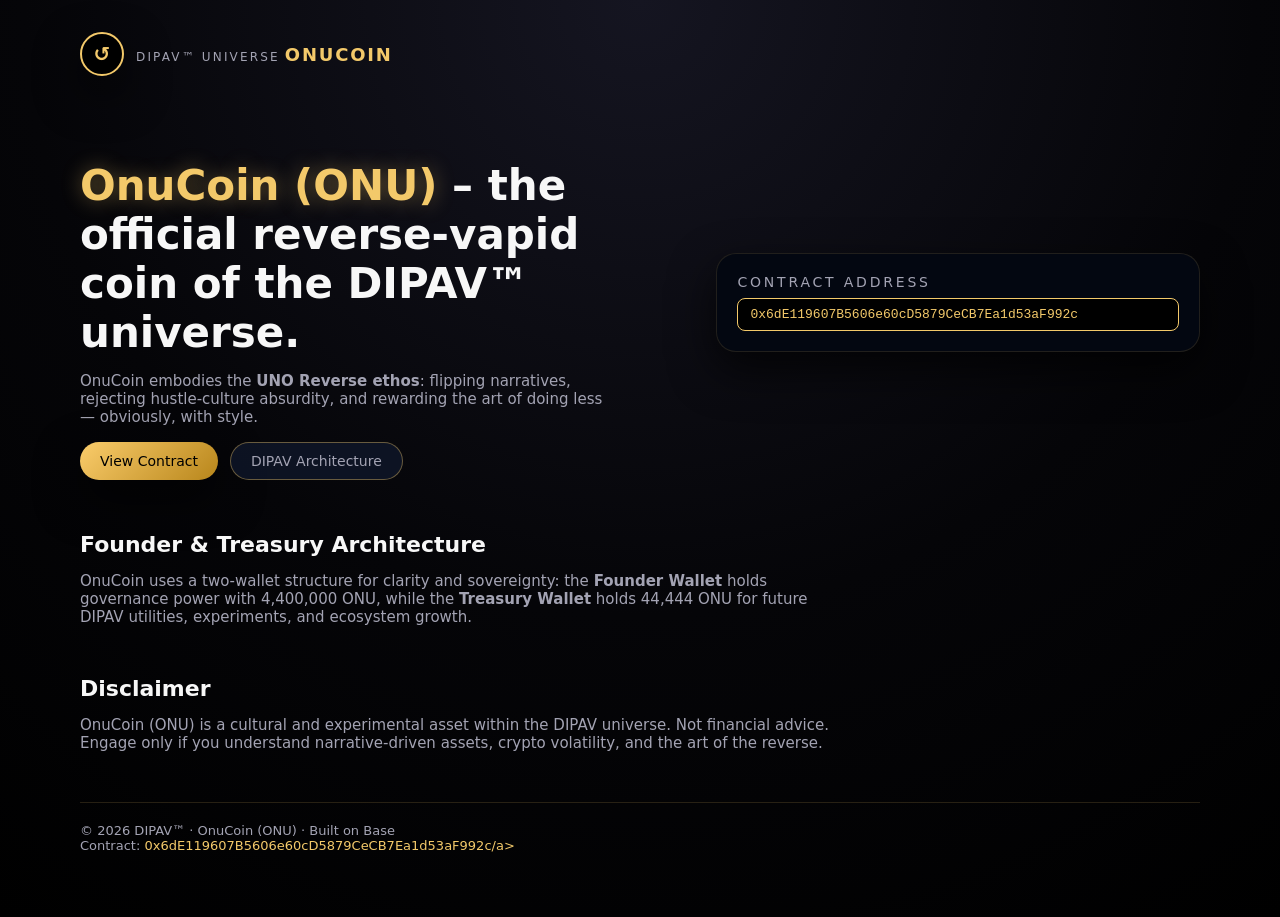
==== index.html @ 578f3cc0 "Update index.html" ====
<!DOCTYPE html>
<html lang="en">
<head>
  <meta charset="UTF-8" />
  <title>OnuCoin (ONU) – The Reverse-Vapid Coin of the DIPAV™ Universe</title>
  <meta name="viewport" content="width=device-width, initial-scale=1" />
  <meta
    name="description"
    content="OnuCoin (ONU) – the official reverse-vapid prestige-meme token of the DIPAV™ universe. Built on Base. UNO Reverse ethos, luxury aesthetic, and narrative power."
  />
  <style>
    :root {
      --bg: #050508;
      --bg-alt: #0d0d13;
      --gold: #f3c96a;
      --gold-soft: #d6a84c;
      --text: #f7f7f7;
      --muted: #a3a3b3;
      --accent: #7dd3fc;
      --danger: #fb7185;
      --radius-lg: 20px;
      --radius-pill: 999px;
      --shadow-soft: 0 18px 45px rgba(0, 0, 0, 0.7);
      --border-soft: 1px solid rgba(243, 201, 106, 0.12);
    }

    body {
      font-family: system-ui, -apple-system, BlinkMacSystemFont, "Inter",
        sans-serif;
      margin: 0;
      background: radial-gradient(circle at top, #151521 0, #050508 55%, #000 100%);
      color: var(--text);
      -webkit-font-smoothing: antialiased;
    }

    a {
      color: inherit;
      text-decoration: none;
    }

    .page {
      max-width: 1120px;
      margin: 0 auto;
      padding: 32px 20px 64px;
    }

    header {
      display: flex;
      justify-content: space-between;
      align-items: center;
      margin-bottom: 40px;
    }

    .brand {
      display: flex;
      align-items: center;
      gap: 12px;
    }

    .logo-pill {
      width: 40px;
      height: 40px;
      border-radius: 50%;
      background: black;
      border: 2px solid var(--gold);
      display: flex;
      align-items: center;
      justify-content: center;
      box-shadow: var(--shadow-soft);
      font-size: 20px;
      color: var(--gold);
      font-weight: 700;
    }

    .brand-text span:first-child {
      font-size: 12px;
      letter-spacing: 0.18em;
      color: var(--muted);
    }

    .brand-text span:last-child {
      font-size: 18px;
      font-weight: 600;
      letter-spacing: 0.1em;
      color: var(--gold);
      text-transform: uppercase;
    }

    .hero {
      display: grid;
      grid-template-columns: minmax(0, 1.25fr) minmax(0, 1fr);
      gap: 32px;
      align-items: center;
      margin-bottom: 52px;
    }

    @media (max-width: 840px) {
      .hero {
        grid-template-columns: 1fr;
      }
    }

    .hero-title {
      font-size: clamp(30px, 5vw, 42px);
      font-weight: 700;
      margin-bottom: 12px;
    }

    .gold {
      color: var(--gold);
      text-shadow: 0 0 20px rgba(243, 201, 106, 0.4);
    }

    .hero-subtitle {
      font-size: 15px;
      color: var(--muted);
      max-width: 540px;
    }

    .hero-actions {
      margin-top: 16px;
      display: flex;
      gap: 12px;
    }

    .btn {
      padding: 10px 20px;
      border-radius: var(--radius-pill);
      font-size: 14px;
      cursor: pointer;
      font-weight: 500;
      transition: 0.15s ease;
      border: none;
      display: inline-flex;
      align-items: center;
      justify-content: center;
    }

    .btn-primary {
      background: linear-gradient(135deg, #facc6b, #b8861b);
      color: black;
      box-shadow: var(--shadow-soft);
    }

    .btn-primary:hover {
      transform: translateY(-1px);
    }

    .btn-ghost {
      background: rgba(15, 23, 42, 0.8);
      border: 1px solid rgba(243, 201, 106, 0.4);
      color: var(--muted);
    }

    .hero-card {
      background: #030711;
      border-radius: 20px;
      padding: 20px;
      border: var(--border-soft);
      box-shadow: var(--shadow-soft);
    }

    .hero-card-title {
      font-size: 14px;
      color: var(--muted);
      text-transform: uppercase;
      letter-spacing: 0.2em;
    }

    .hero-card-address {
      font-family: monospace;
      background: black;
      padding: 8px 12px;
      border-radius: 8px;
      border: 1px solid var(--gold);
      color: var(--gold);
      word-break: break-all;
      margin-top: 8px;
    }

    section {
      margin-top: 50px;
    }

    .section-title {
      font-size: 22px;
      font-weight: 600;
      margin-bottom: 10px;
    }

    .section-body {
      color: var(--muted);
      max-width: 760px;
      font-size: 15px;
    }

    footer {
      border-top: 1px solid rgba(243, 201, 106, 0.15);
      padding-top: 20px;
      font-size: 13px;
      color: var(--muted);
      margin-top: 50px;
    }

    footer a {
      color: var(--gold);
    }
  </style>
</head>
<body>
  <div class="page">
    <header>
      <div class="brand">
        <div class="logo-pill">↺</div>
        <div class="brand-text">
          <span>DIPAV™ UNIVERSE</span>
          <span>ONUCOIN</span>
        </div>
      </div>
    </header>

    <!-- HERO -->
    <section class="hero">
      <div>
        <h1 class="hero-title">
          <span class="gold">OnuCoin (ONU)</span> – the official reverse-vapid coin of the DIPAV™ universe.
        </h1>
        <p class="hero-subtitle">
          OnuCoin embodies the <strong>UNO Reverse ethos</strong>: flipping narratives, rejecting hustle-culture absurdity, and rewarding the art of doing less — obviously, with style.
        </p>
        <div class="hero-actions">
          <a href="#contract" class="btn btn-primary">View Contract</a>
          <a href="#architecture" class="btn btn-ghost">DIPAV Architecture</a>
        </div>
      </div>

      <div class="hero-card">
        <div class="hero-card-title">Contract Address</div>
        <div class="hero-card-address" id="contract">0x6dE119607B5606e60cD5879CeCB7Ea1d53aF992c</div>
      </div>
    </section>

    <!-- ARCHITECTURE -->
    <section id="architecture">
      <h2 class="section-title">Founder & Treasury Architecture</h2>
      <p class="section-body">
        OnuCoin uses a two-wallet structure for clarity and sovereignty: the <strong>Founder Wallet</strong> holds governance power with 4,400,000 ONU, while the <strong>Treasury Wallet</strong> holds 44,444 ONU for future DIPAV utilities, experiments, and ecosystem growth.
      </p>
    </section>

    <!-- DISCLAIMER -->
    <section id="disclaimer">
      <h2 class="section-title">Disclaimer</h2>
      <p class="section-body">
        OnuCoin (ONU) is a cultural and experimental asset within the DIPAV universe. Not financial advice. Engage only if you understand narrative-driven assets, crypto volatility, and the art of the reverse.
      </p>
    </section>

    <footer>
      <span>© <span id="year"></span> DIPAV™ · OnuCoin (ONU) · Built on Base</span>
      <br />
      <span>Contract: <a href="#contract">0x6dE119607B5606e60cD5879CeCB7Ea1d53aF992c/a></span>
    </footer>
  </div>

  <script>
    document.getElementById("year").textContent = new Date().getFullYear();
  </script>
</body>
</html>
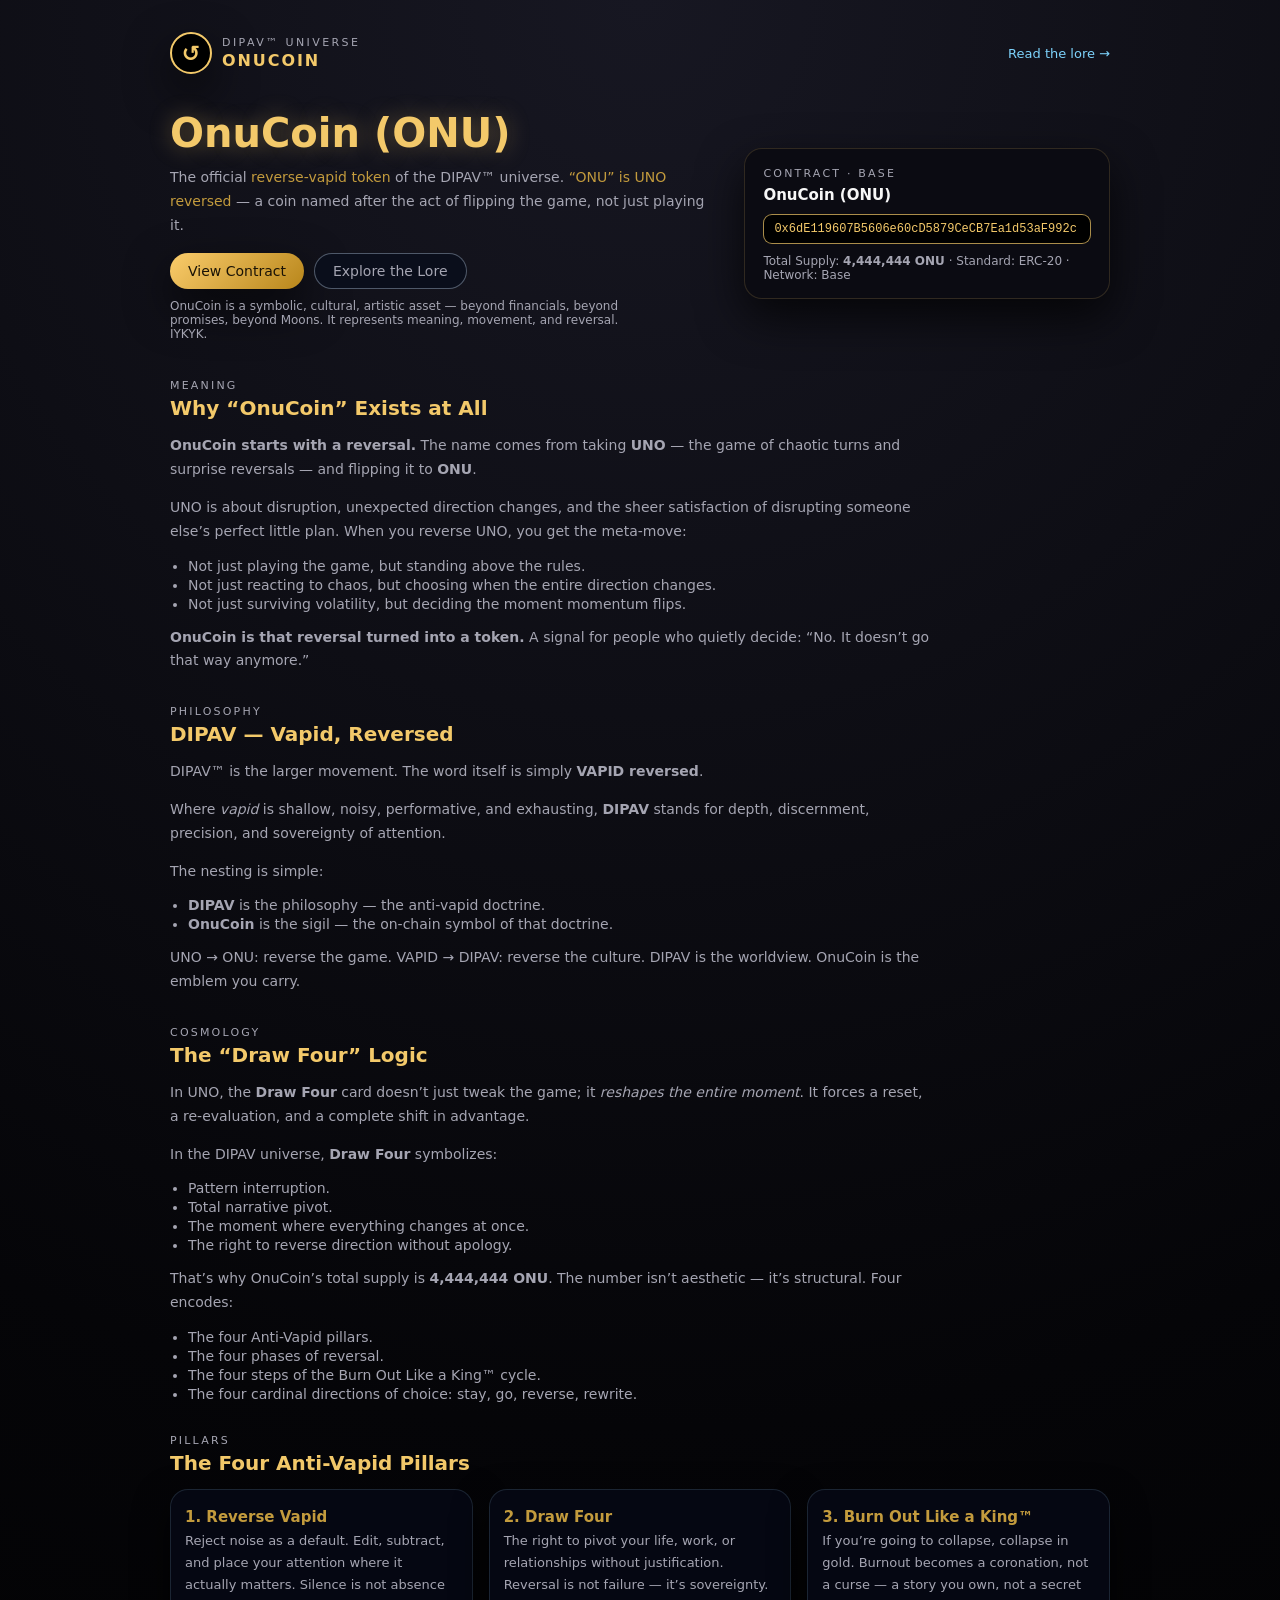
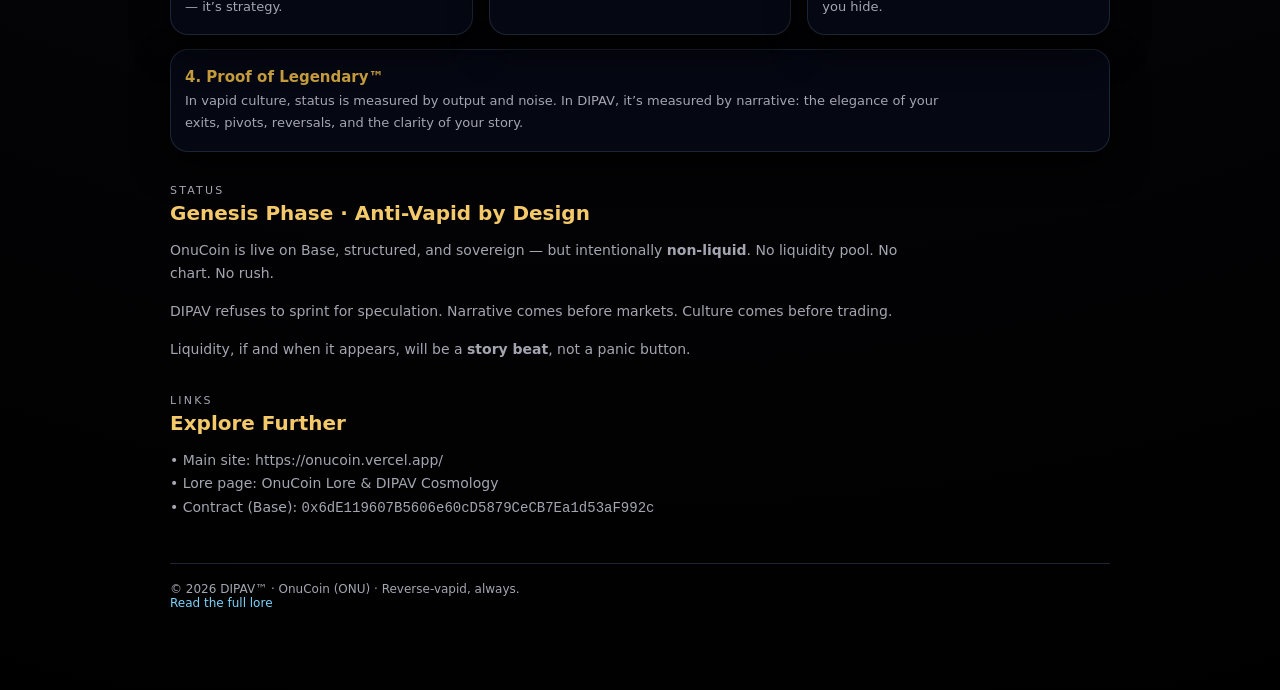
==== commit 2b1ed21e: "Update index.html" ====
--- a/index.html
+++ b/index.html
@@ -2,96 +2,119 @@
 <html lang="en">
 <head>
   <meta charset="UTF-8" />
-  <title>OnuCoin (ONU) – The Reverse-Vapid Coin of the DIPAV™ Universe</title>
+  <title>OnuCoin (ONU) – The Reverse-Vapid Token of the DIPAV™ Universe</title>
   <meta name="viewport" content="width=device-width, initial-scale=1" />
   <meta
     name="description"
-    content="OnuCoin (ONU) – the official reverse-vapid prestige-meme token of the DIPAV™ universe. Built on Base. UNO Reverse ethos, luxury aesthetic, and narrative power."
+    content="OnuCoin (ONU) – the reverse-vapid, prestige-meme token of the DIPAV universe. UNO reversed, VAPID reversed, Draw Four cosmology, and anti-vapid movement encoded on Base."
   />
   <style>
     :root {
       --bg: #050508;
-      --bg-alt: #0d0d13;
+      --bg-soft: #0b0b12;
       --gold: #f3c96a;
-      --gold-soft: #d6a84c;
+      --gold-soft: #c39b3d;
       --text: #f7f7f7;
-      --muted: #a3a3b3;
+      --muted: #a5a5b2;
       --accent: #7dd3fc;
-      --danger: #fb7185;
-      --radius-lg: 20px;
+      --border-soft: 1px solid rgba(243, 201, 106, 0.16);
+      --radius-lg: 18px;
       --radius-pill: 999px;
       --shadow-soft: 0 18px 45px rgba(0, 0, 0, 0.7);
-      --border-soft: 1px solid rgba(243, 201, 106, 0.12);
-    }
+    }
+
+    * { box-sizing: border-box; }
 
     body {
-      font-family: system-ui, -apple-system, BlinkMacSystemFont, "Inter",
-        sans-serif;
       margin: 0;
-      background: radial-gradient(circle at top, #151521 0, #050508 55%, #000 100%);
+      font-family: system-ui, -apple-system, BlinkMacSystemFont, "Segoe UI", Inter, sans-serif;
+      background: radial-gradient(circle at top, #171722, #050508 60%, #000 100%);
       color: var(--text);
       -webkit-font-smoothing: antialiased;
     }
 
-    a {
-      color: inherit;
-      text-decoration: none;
-    }
+    a { color: inherit; text-decoration: none; }
+    a:hover { text-decoration: underline; }
 
     .page {
-      max-width: 1120px;
+      max-width: 980px;
       margin: 0 auto;
-      padding: 32px 20px 64px;
+      padding: 32px 20px 80px;
     }
 
     header {
       display: flex;
       justify-content: space-between;
       align-items: center;
-      margin-bottom: 40px;
+      gap: 12px;
+      margin-bottom: 28px;
     }
 
     .brand {
       display: flex;
       align-items: center;
-      gap: 12px;
+      gap: 10px;
     }
 
     .logo-pill {
-      width: 40px;
-      height: 40px;
+      width: 42px;
+      height: 42px;
       border-radius: 50%;
-      background: black;
+      background: #000;
       border: 2px solid var(--gold);
       display: flex;
       align-items: center;
       justify-content: center;
+      font-size: 22px;
+      font-weight: 800;
+      color: var(--gold);
       box-shadow: var(--shadow-soft);
-      font-size: 20px;
+    }
+
+    .brand-text {
+      display: flex;
+      flex-direction: column;
+      gap: 2px;
+    }
+
+    .brand-text span:first-child {
+      font-size: 11px;
+      text-transform: uppercase;
+      letter-spacing: 0.22em;
+      color: var(--muted);
+    }
+
+    .brand-text span:last-child {
+      font-size: 16px;
+      font-weight: 600;
+      letter-spacing: 0.12em;
+      text-transform: uppercase;
       color: var(--gold);
-      font-weight: 700;
-    }
-
-    .brand-text span:first-child {
-      font-size: 12px;
-      letter-spacing: 0.18em;
-      color: var(--muted);
-    }
-
-    .brand-text span:last-child {
-      font-size: 18px;
-      font-weight: 600;
-      letter-spacing: 0.1em;
-      color: var(--gold);
-      text-transform: uppercase;
-    }
+    }
+
+    .nav-link {
+      font-size: 13px;
+      color: var(--muted);
+    }
+
+    .nav-link a {
+      color: var(--accent);
+      font-weight: 500;
+      text-decoration: none;
+    }
+
+    .nav-link a:hover {
+      text-decoration: underline;
+    }
+
+    /* Hero */
 
     .hero {
       display: grid;
-      grid-template-columns: minmax(0, 1.25fr) minmax(0, 1fr);
-      gap: 32px;
+      grid-template-columns: minmax(0, 1.5fr) minmax(0, 1fr);
+      gap: 26px;
       align-items: center;
-      margin-bottom: 52px;
+      margin-bottom: 38px;
     }
 
     @media (max-width: 840px) {
@@ -100,111 +123,204 @@
       }
     }
 
-    .hero-title {
-      font-size: clamp(30px, 5vw, 42px);
-      font-weight: 700;
-      margin-bottom: 12px;
-    }
-
-    .gold {
+    .hero-main h1 {
+      font-size: clamp(30px, 5vw, 40px);
+      margin: 4px 0 10px;
       color: var(--gold);
-      text-shadow: 0 0 20px rgba(243, 201, 106, 0.4);
-    }
-
-    .hero-subtitle {
-      font-size: 15px;
-      color: var(--muted);
-      max-width: 540px;
+      text-shadow: 0 0 22px rgba(243, 201, 106, 0.35);
+    }
+
+    .hero-main .tagline {
+      font-size: 14px;
+      color: var(--muted);
+      max-width: 560px;
+      line-height: 1.7;
+    }
+
+    .hero-main .tagline strong {
+      color: var(--gold-soft);
+      font-weight: 500;
     }
 
     .hero-actions {
       margin-top: 16px;
       display: flex;
-      gap: 12px;
+      flex-wrap: wrap;
+      gap: 10px;
     }
 
     .btn {
-      padding: 10px 20px;
+      padding: 9px 18px;
       border-radius: var(--radius-pill);
       font-size: 14px;
-      cursor: pointer;
       font-weight: 500;
-      transition: 0.15s ease;
-      border: none;
       display: inline-flex;
       align-items: center;
       justify-content: center;
+      border: none;
+      cursor: pointer;
+      transition: 0.14s ease;
+      white-space: nowrap;
     }
 
     .btn-primary {
       background: linear-gradient(135deg, #facc6b, #b8861b);
-      color: black;
+      color: #1a1306;
       box-shadow: var(--shadow-soft);
     }
 
     .btn-primary:hover {
       transform: translateY(-1px);
+      box-shadow: 0 20px 40px rgba(0, 0, 0, 0.85);
     }
 
     .btn-ghost {
-      background: rgba(15, 23, 42, 0.8);
-      border: 1px solid rgba(243, 201, 106, 0.4);
-      color: var(--muted);
-    }
+      background: rgba(11, 15, 28, 0.9);
+      border: 1px solid rgba(148, 163, 184, 0.5);
+      color: var(--muted);
+    }
+
+    .btn-ghost:hover {
+      border-color: rgba(243, 201, 106, 0.6);
+      background: rgba(15, 23, 42, 0.95);
+    }
+
+    .hero-footnote {
+      margin-top: 10px;
+      font-size: 12px;
+      color: var(--muted);
+      max-width: 460px;
+    }
+
+    /* Hero Card */
 
     .hero-card {
-      background: #030711;
-      border-radius: 20px;
-      padding: 20px;
+      background: var(--bg-soft);
+      border-radius: var(--radius-lg);
+      padding: 18px 18px 16px;
       border: var(--border-soft);
       box-shadow: var(--shadow-soft);
-    }
-
-    .hero-card-title {
-      font-size: 14px;
-      color: var(--muted);
+      font-size: 13px;
+    }
+
+    .hero-card-label {
+      font-size: 11px;
       text-transform: uppercase;
       letter-spacing: 0.2em;
-    }
-
-    .hero-card-address {
-      font-family: monospace;
-      background: black;
-      padding: 8px 12px;
-      border-radius: 8px;
-      border: 1px solid var(--gold);
+      color: var(--muted);
+      margin-bottom: 6px;
+    }
+
+    .hero-card-title {
+      font-size: 15px;
+      font-weight: 600;
+      margin-bottom: 4px;
+    }
+
+    .hero-card-body {
+      margin-top: 10px;
+    }
+
+    .addr {
+      font-family: ui-monospace, SFMono-Regular, Menlo, Monaco, Consolas, "Liberation Mono", "Courier New", monospace;
+      font-size: 12px;
+      background: #000;
+      border-radius: 9px;
+      padding: 7px 10px;
+      border: 1px solid rgba(243, 201, 106, 0.7);
+      word-break: break-all;
       color: var(--gold);
-      word-break: break-all;
-      margin-top: 8px;
-    }
+    }
+
+    .hero-card-meta {
+      margin-top: 10px;
+      color: var(--muted);
+      font-size: 12px;
+    }
+
+    /* Sections */
 
     section {
-      margin-top: 50px;
-    }
-
-    .section-title {
-      font-size: 22px;
-      font-weight: 600;
-      margin-bottom: 10px;
-    }
-
-    .section-body {
+      margin-top: 32px;
+    }
+
+    .section-label {
+      font-size: 11px;
+      text-transform: uppercase;
+      letter-spacing: 0.2em;
+      color: var(--muted);
+      margin-bottom: 4px;
+    }
+
+    h2 {
+      font-size: 20px;
+      margin: 4px 0 8px;
+      color: var(--gold);
+    }
+
+    p {
+      font-size: 14px;
+      line-height: 1.7;
       color: var(--muted);
       max-width: 760px;
+    }
+
+    ul {
+      padding-left: 18px;
+      margin: 6px 0 10px;
+    }
+
+    li {
+      font-size: 14px;
+      color: var(--muted);
+      margin-bottom: 3px;
+    }
+
+    .grid {
+      display: grid;
+      grid-template-columns: repeat(3, minmax(0, 1fr));
+      gap: 16px;
+      margin-top: 14px;
+    }
+
+    @media (max-width: 880px) {
+      .grid {
+        grid-template-columns: 1fr;
+      }
+    }
+
+    .card {
+      background: #050712;
+      border-radius: var(--radius-lg);
+      border: 1px solid rgba(31, 41, 55, 0.9);
+      padding: 14px 14px 16px;
+      box-shadow: 0 14px 35px rgba(0, 0, 0, 0.75);
+    }
+
+    .card h3 {
       font-size: 15px;
+      margin: 4px 0 4px;
+      color: var(--gold-soft);
+    }
+
+    .card p {
+      font-size: 13px;
+      margin: 0;
+    }
+
+    .mono {
+      font-family: ui-monospace, SFMono-Regular, Menlo, Monaco, Consolas, "Liberation Mono", "Courier New", monospace;
     }
 
     footer {
-      border-top: 1px solid rgba(243, 201, 106, 0.15);
-      padding-top: 20px;
-      font-size: 13px;
-      color: var(--muted);
-      margin-top: 50px;
-    }
-
-    footer a {
-      color: var(--gold);
-    }
+      margin-top: 42px;
+      padding-top: 18px;
+      border-top: 1px solid rgba(31, 41, 55, 0.9);
+      font-size: 12px;
+      color: var(--muted);
+    }
+
+    footer a { color: var(--accent); }
   </style>
 </head>
 <body>
@@ -217,49 +333,191 @@
           <span>ONUCOIN</span>
         </div>
       </div>
+      <div class="nav-link">
+        <a href="/lore.html">Read the lore →</a>
+      </div>
     </header>
 
-    <!-- HERO -->
-    <section class="hero">
-      <div>
-        <h1 class="hero-title">
-          <span class="gold">OnuCoin (ONU)</span> – the official reverse-vapid coin of the DIPAV™ universe.
-        </h1>
-        <p class="hero-subtitle">
-          OnuCoin embodies the <strong>UNO Reverse ethos</strong>: flipping narratives, rejecting hustle-culture absurdity, and rewarding the art of doing less — obviously, with style.
-        </p>
-        <div class="hero-actions">
-          <a href="#contract" class="btn btn-primary">View Contract</a>
-          <a href="#architecture" class="btn btn-ghost">DIPAV Architecture</a>
+    <main>
+      <!-- HERO -->
+      <section class="hero">
+        <div class="hero-main">
+          <h1>OnuCoin (ONU)</h1>
+          <div class="tagline">
+            The official <strong>reverse-vapid token</strong> of the DIPAV™ universe.  
+            <strong>“ONU” is UNO reversed</strong> — a coin named after the act of flipping the game, not just playing it.
+          </div>
+          <div class="hero-actions">
+            <a href="#contract" class="btn btn-primary">View Contract</a>
+            <a href="/lore.html" class="btn btn-ghost">Explore the Lore</a>
+          </div>
+          <div class="hero-footnote">
+            OnuCoin is a symbolic, cultural, artistic asset — beyond financials, beyond promises, beyond Moons.  
+            It represents meaning, movement, and reversal. IYKYK.
+          </div>
         </div>
-      </div>
-
-      <div class="hero-card">
-        <div class="hero-card-title">Contract Address</div>
-        <div class="hero-card-address" id="contract">0x6dE119607B5606e60cD5879CeCB7Ea1d53aF992c</div>
-      </div>
-    </section>
-
-    <!-- ARCHITECTURE -->
-    <section id="architecture">
-      <h2 class="section-title">Founder & Treasury Architecture</h2>
-      <p class="section-body">
-        OnuCoin uses a two-wallet structure for clarity and sovereignty: the <strong>Founder Wallet</strong> holds governance power with 4,400,000 ONU, while the <strong>Treasury Wallet</strong> holds 44,444 ONU for future DIPAV utilities, experiments, and ecosystem growth.
-      </p>
-    </section>
-
-    <!-- DISCLAIMER -->
-    <section id="disclaimer">
-      <h2 class="section-title">Disclaimer</h2>
-      <p class="section-body">
-        OnuCoin (ONU) is a cultural and experimental asset within the DIPAV universe. Not financial advice. Engage only if you understand narrative-driven assets, crypto volatility, and the art of the reverse.
-      </p>
-    </section>
+
+        <aside class="hero-card" id="contract">
+          <div class="hero-card-label">Contract · Base</div>
+          <div class="hero-card-title">OnuCoin (ONU)</div>
+          <div class="hero-card-body">
+            <div class="addr mono">
+              0x6dE119607B5606e60cD5879CeCB7Ea1d53aF992c
+            </div>
+          </div>
+          <div class="hero-card-meta">
+            Total Supply: <strong>4,444,444 ONU</strong> · Standard: ERC-20 · Network: Base  
+          </div>
+        </aside>
+      </section>
+
+      <!-- SECTION: Meaning -->
+      <section>
+        <div class="section-label">Meaning</div>
+        <h2>Why “OnuCoin” Exists at All</h2>
+        <p>
+          <strong>OnuCoin starts with a reversal.</strong>  
+          The name comes from taking <strong>UNO</strong> — the game of chaotic turns and surprise reversals — and flipping it to <strong>ONU</strong>.
+        </p>
+        <p>
+          UNO is about disruption, unexpected direction changes, and the sheer satisfaction of disrupting someone else’s perfect little plan. 
+          When you reverse UNO, you get the meta-move:
+        </p>
+        <ul>
+          <li>Not just playing the game, but standing above the rules.</li>
+          <li>Not just reacting to chaos, but choosing when the entire direction changes.</li>
+          <li>Not just surviving volatility, but deciding the moment momentum flips.</li>
+        </ul>
+        <p>
+          <strong>OnuCoin is that reversal turned into a token.</strong>  
+          A signal for people who quietly decide: “No. It doesn’t go that way anymore.”
+        </p>
+      </section>
+
+      <!-- SECTION: DIPAV -->
+      <section>
+        <div class="section-label">Philosophy</div>
+        <h2>DIPAV — Vapid, Reversed</h2>
+        <p>
+          DIPAV™ is the larger movement. The word itself is simply <strong>VAPID reversed</strong>.
+        </p>
+        <p>
+          Where <em>vapid</em> is shallow, noisy, performative, and exhausting,  
+          <strong>DIPAV</strong> stands for depth, discernment, precision, and sovereignty of attention.
+        </p>
+        <p>
+          The nesting is simple:
+        </p>
+        <ul>
+          <li><strong>DIPAV</strong> is the philosophy — the anti-vapid doctrine.</li>
+          <li><strong>OnuCoin</strong> is the sigil — the on-chain symbol of that doctrine.</li>
+        </ul>
+        <p>
+          UNO → ONU: reverse the game.  
+          VAPID → DIPAV: reverse the culture.  
+          DIPAV is the worldview. OnuCoin is the emblem you carry.
+        </p>
+      </section>
+
+      <!-- SECTION: Draw Four -->
+      <section>
+        <div class="section-label">Cosmology</div>
+        <h2>The “Draw Four” Logic</h2>
+        <p>
+          In UNO, the <strong>Draw Four</strong> card doesn’t just tweak the game; it <em>reshapes the entire moment</em>. It forces a reset, a re-evaluation, and a complete shift in advantage.
+        </p>
+        <p>
+          In the DIPAV universe, <strong>Draw Four</strong> symbolizes:
+        </p>
+        <ul>
+          <li>Pattern interruption.</li>
+          <li>Total narrative pivot.</li>
+          <li>The moment where everything changes at once.</li>
+          <li>The right to reverse direction without apology.</li>
+        </ul>
+        <p>
+          That’s why OnuCoin’s total supply is <strong>4,444,444 ONU</strong>.  
+          The number isn’t aesthetic — it’s structural. Four encodes:
+        </p>
+        <ul>
+          <li>The four Anti-Vapid pillars.</li>
+          <li>The four phases of reversal.</li>
+          <li>The four steps of the Burn Out Like a King™ cycle.</li>
+          <li>The four cardinal directions of choice: stay, go, reverse, rewrite.</li>
+        </ul>
+      </section>
+
+      <!-- SECTION: Pillars -->
+      <section>
+        <div class="section-label">Pillars</div>
+        <h2>The Four Anti-Vapid Pillars</h2>
+        <div class="grid">
+          <div class="card">
+            <h3>1. Reverse Vapid</h3>
+            <p>
+              Reject noise as a default.  
+              Edit, subtract, and place your attention where it actually matters.
+              Silence is not absence — it’s strategy.
+            </p>
+          </div>
+          <div class="card">
+            <h3>2. Draw Four</h3>
+            <p>
+              The right to pivot your life, work, or relationships without justification.  
+              Reversal is not failure — it’s sovereignty.
+            </p>
+          </div>
+          <div class="card">
+            <h3>3. Burn Out Like a King™</h3>
+            <p>
+              If you’re going to collapse, collapse in gold.  
+              Burnout becomes a coronation, not a curse — a story you own, not a secret you hide.
+            </p>
+          </div>
+        </div>
+        <div class="card" style="margin-top:14px;">
+          <h3>4. Proof of Legendary™</h3>
+          <p>
+            In vapid culture, status is measured by output and noise.  
+            In DIPAV, it’s measured by narrative: the elegance of your exits, pivots, reversals, and the clarity of your story.
+          </p>
+        </div>
+      </section>
+
+      <!-- SECTION: Status -->
+      <section>
+        <div class="section-label">Status</div>
+        <h2>Genesis Phase · Anti-Vapid by Design</h2>
+        <p>
+          OnuCoin is live on Base, structured, and sovereign — but intentionally <strong>non-liquid</strong>.  
+          No liquidity pool. No chart. No rush.
+        </p>
+        <p>
+          DIPAV refuses to sprint for speculation.  
+          Narrative comes before markets.  
+          Culture comes before trading.
+        </p>
+        <p>
+          Liquidity, if and when it appears, will be a <strong>story beat</strong>, not a panic button.
+        </p>
+      </section>
+
+      <!-- SECTION: Links -->
+      <section>
+        <div class="section-label">Links</div>
+        <h2>Explore Further</h2>
+        <p>
+          • Main site: <a href="/">https://onucoin.vercel.app/</a><br />
+          • Lore page: <a href="/lore.html">OnuCoin Lore & DIPAV Cosmology</a><br />
+          • Contract (Base): <span class="mono">0x6dE119607B5606e60cD5879CeCB7Ea1d53aF992c</span>
+        </p>
+      </section>
+    </main>
 
     <footer>
-      <span>© <span id="year"></span> DIPAV™ · OnuCoin (ONU) · Built on Base</span>
+      © <span id="year"></span> DIPAV™ · OnuCoin (ONU) · Reverse-vapid, always.  
       <br />
-      <span>Contract: <a href="#contract">0x6dE119607B5606e60cD5879CeCB7Ea1d53aF992c/a></span>
+      <a href="/lore.html">Read the full lore</a>
     </footer>
   </div>
 
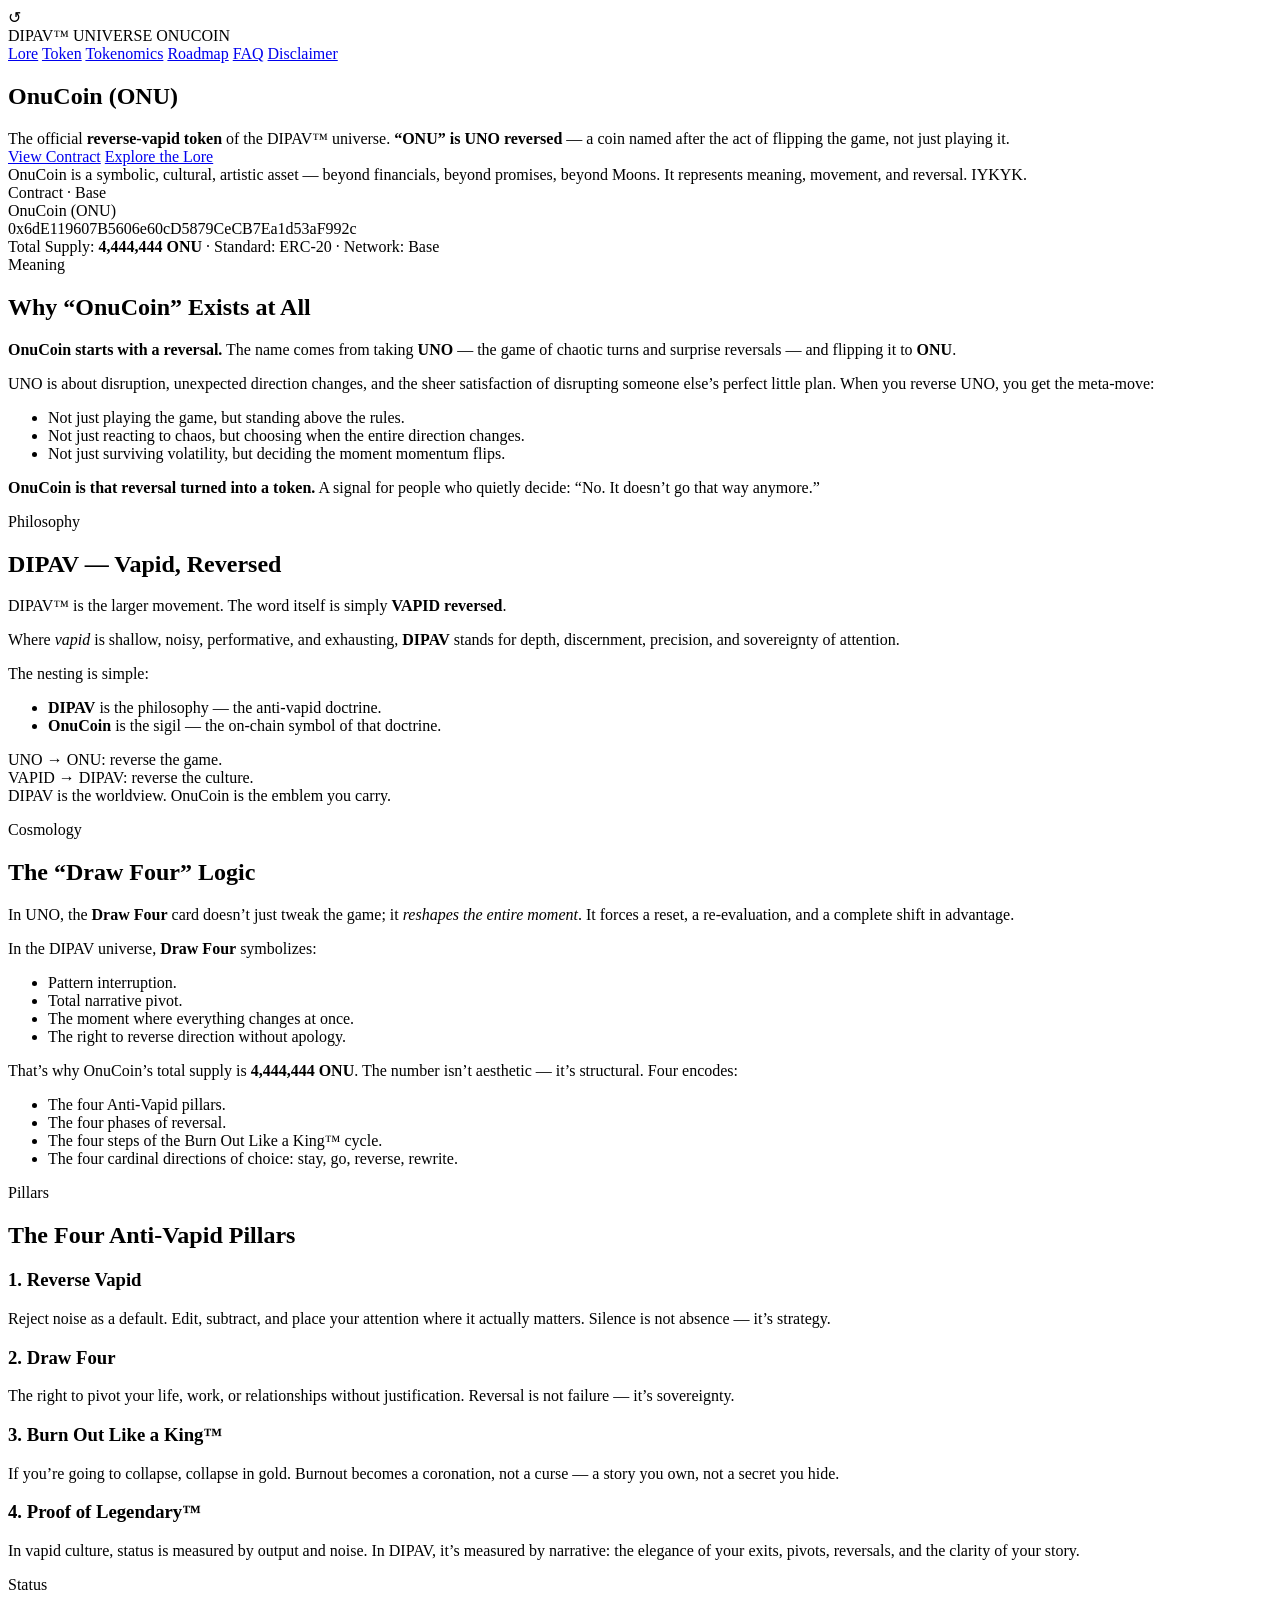
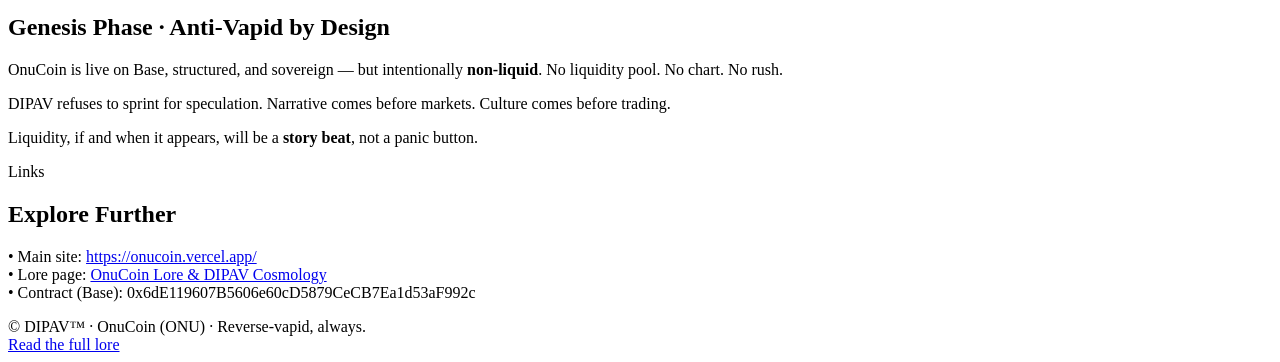
==== commit e73d50be: "Update index.html" ====
--- a/index.html
+++ b/index.html
@@ -2,340 +2,66 @@
 <html lang="en">
 <head>
   <meta charset="UTF-8" />
+  <meta http-equiv="X-UA-Compatible" content="IE=edge" />
+  <meta name="viewport" content="width=device-width, initial-scale=1" />
+
   <title>OnuCoin (ONU) – The Reverse-Vapid Token of the DIPAV™ Universe</title>
-  <meta name="viewport" content="width=device-width, initial-scale=1" />
   <meta
     name="description"
-    content="OnuCoin (ONU) – the reverse-vapid, prestige-meme token of the DIPAV universe. UNO reversed, VAPID reversed, Draw Four cosmology, and anti-vapid movement encoded on Base."
+    content="OnuCoin (ONU) – the reverse-vapid, prestige-meme token of the DIPAV™ universe. UNO reversed, VAPID reversed, Draw Four cosmology, and anti-vapid movement encoded on Base."
   />
-  <style>
-    :root {
-      --bg: #050508;
-      --bg-soft: #0b0b12;
-      --gold: #f3c96a;
-      --gold-soft: #c39b3d;
-      --text: #f7f7f7;
-      --muted: #a5a5b2;
-      --accent: #7dd3fc;
-      --border-soft: 1px solid rgba(243, 201, 106, 0.16);
-      --radius-lg: 18px;
-      --radius-pill: 999px;
-      --shadow-soft: 0 18px 45px rgba(0, 0, 0, 0.7);
-    }
-
-    * { box-sizing: border-box; }
-
-    body {
-      margin: 0;
-      font-family: system-ui, -apple-system, BlinkMacSystemFont, "Segoe UI", Inter, sans-serif;
-      background: radial-gradient(circle at top, #171722, #050508 60%, #000 100%);
-      color: var(--text);
-      -webkit-font-smoothing: antialiased;
-    }
-
-    a { color: inherit; text-decoration: none; }
-    a:hover { text-decoration: underline; }
-
-    .page {
-      max-width: 980px;
-      margin: 0 auto;
-      padding: 32px 20px 80px;
-    }
-
-    header {
-      display: flex;
-      justify-content: space-between;
-      align-items: center;
-      gap: 12px;
-      margin-bottom: 28px;
-    }
-
-    .brand {
-      display: flex;
-      align-items: center;
-      gap: 10px;
-    }
-
-    .logo-pill {
-      width: 42px;
-      height: 42px;
-      border-radius: 50%;
-      background: #000;
-      border: 2px solid var(--gold);
-      display: flex;
-      align-items: center;
-      justify-content: center;
-      font-size: 22px;
-      font-weight: 800;
-      color: var(--gold);
-      box-shadow: var(--shadow-soft);
-    }
-
-    .brand-text {
-      display: flex;
-      flex-direction: column;
-      gap: 2px;
-    }
-
-    .brand-text span:first-child {
-      font-size: 11px;
-      text-transform: uppercase;
-      letter-spacing: 0.22em;
-      color: var(--muted);
-    }
-
-    .brand-text span:last-child {
-      font-size: 16px;
-      font-weight: 600;
-      letter-spacing: 0.12em;
-      text-transform: uppercase;
-      color: var(--gold);
-    }
-
-    .nav-link {
-      font-size: 13px;
-      color: var(--muted);
-    }
-
-    .nav-link a {
-      color: var(--accent);
-      font-weight: 500;
-      text-decoration: none;
-    }
-
-    .nav-link a:hover {
-      text-decoration: underline;
-    }
-
-    /* Hero */
-
-    .hero {
-      display: grid;
-      grid-template-columns: minmax(0, 1.5fr) minmax(0, 1fr);
-      gap: 26px;
-      align-items: center;
-      margin-bottom: 38px;
-    }
-
-    @media (max-width: 840px) {
-      .hero {
-        grid-template-columns: 1fr;
-      }
-    }
-
-    .hero-main h1 {
-      font-size: clamp(30px, 5vw, 40px);
-      margin: 4px 0 10px;
-      color: var(--gold);
-      text-shadow: 0 0 22px rgba(243, 201, 106, 0.35);
-    }
-
-    .hero-main .tagline {
-      font-size: 14px;
-      color: var(--muted);
-      max-width: 560px;
-      line-height: 1.7;
-    }
-
-    .hero-main .tagline strong {
-      color: var(--gold-soft);
-      font-weight: 500;
-    }
-
-    .hero-actions {
-      margin-top: 16px;
-      display: flex;
-      flex-wrap: wrap;
-      gap: 10px;
-    }
-
-    .btn {
-      padding: 9px 18px;
-      border-radius: var(--radius-pill);
-      font-size: 14px;
-      font-weight: 500;
-      display: inline-flex;
-      align-items: center;
-      justify-content: center;
-      border: none;
-      cursor: pointer;
-      transition: 0.14s ease;
-      white-space: nowrap;
-    }
-
-    .btn-primary {
-      background: linear-gradient(135deg, #facc6b, #b8861b);
-      color: #1a1306;
-      box-shadow: var(--shadow-soft);
-    }
-
-    .btn-primary:hover {
-      transform: translateY(-1px);
-      box-shadow: 0 20px 40px rgba(0, 0, 0, 0.85);
-    }
-
-    .btn-ghost {
-      background: rgba(11, 15, 28, 0.9);
-      border: 1px solid rgba(148, 163, 184, 0.5);
-      color: var(--muted);
-    }
-
-    .btn-ghost:hover {
-      border-color: rgba(243, 201, 106, 0.6);
-      background: rgba(15, 23, 42, 0.95);
-    }
-
-    .hero-footnote {
-      margin-top: 10px;
-      font-size: 12px;
-      color: var(--muted);
-      max-width: 460px;
-    }
-
-    /* Hero Card */
-
-    .hero-card {
-      background: var(--bg-soft);
-      border-radius: var(--radius-lg);
-      padding: 18px 18px 16px;
-      border: var(--border-soft);
-      box-shadow: var(--shadow-soft);
-      font-size: 13px;
-    }
-
-    .hero-card-label {
-      font-size: 11px;
-      text-transform: uppercase;
-      letter-spacing: 0.2em;
-      color: var(--muted);
-      margin-bottom: 6px;
-    }
-
-    .hero-card-title {
-      font-size: 15px;
-      font-weight: 600;
-      margin-bottom: 4px;
-    }
-
-    .hero-card-body {
-      margin-top: 10px;
-    }
-
-    .addr {
-      font-family: ui-monospace, SFMono-Regular, Menlo, Monaco, Consolas, "Liberation Mono", "Courier New", monospace;
-      font-size: 12px;
-      background: #000;
-      border-radius: 9px;
-      padding: 7px 10px;
-      border: 1px solid rgba(243, 201, 106, 0.7);
-      word-break: break-all;
-      color: var(--gold);
-    }
-
-    .hero-card-meta {
-      margin-top: 10px;
-      color: var(--muted);
-      font-size: 12px;
-    }
-
-    /* Sections */
-
-    section {
-      margin-top: 32px;
-    }
-
-    .section-label {
-      font-size: 11px;
-      text-transform: uppercase;
-      letter-spacing: 0.2em;
-      color: var(--muted);
-      margin-bottom: 4px;
-    }
-
-    h2 {
-      font-size: 20px;
-      margin: 4px 0 8px;
-      color: var(--gold);
-    }
-
-    p {
-      font-size: 14px;
-      line-height: 1.7;
-      color: var(--muted);
-      max-width: 760px;
-    }
-
-    ul {
-      padding-left: 18px;
-      margin: 6px 0 10px;
-    }
-
-    li {
-      font-size: 14px;
-      color: var(--muted);
-      margin-bottom: 3px;
-    }
-
-    .grid {
-      display: grid;
-      grid-template-columns: repeat(3, minmax(0, 1fr));
-      gap: 16px;
-      margin-top: 14px;
-    }
-
-    @media (max-width: 880px) {
-      .grid {
-        grid-template-columns: 1fr;
-      }
-    }
-
-    .card {
-      background: #050712;
-      border-radius: var(--radius-lg);
-      border: 1px solid rgba(31, 41, 55, 0.9);
-      padding: 14px 14px 16px;
-      box-shadow: 0 14px 35px rgba(0, 0, 0, 0.75);
-    }
-
-    .card h3 {
-      font-size: 15px;
-      margin: 4px 0 4px;
-      color: var(--gold-soft);
-    }
-
-    .card p {
-      font-size: 13px;
-      margin: 0;
-    }
-
-    .mono {
-      font-family: ui-monospace, SFMono-Regular, Menlo, Monaco, Consolas, "Liberation Mono", "Courier New", monospace;
-    }
-
-    footer {
-      margin-top: 42px;
-      padding-top: 18px;
-      border-top: 1px solid rgba(31, 41, 55, 0.9);
-      font-size: 12px;
-      color: var(--muted);
-    }
-
-    footer a { color: var(--accent); }
-  </style>
+
+  <!-- Canonical -->
+  <link rel="canonical" href="https://onucoin.vercel.app/" />
+
+  <!-- Favicons / App -->
+  <link rel="icon" href="/assets/favicon.ico" />
+  <link rel="apple-touch-icon" href="/assets/apple-touch-icon.png" />
+  <link rel="manifest" href="/site.webmanifest" />
+
+  <!-- Open Graph -->
+  <meta property="og:type" content="website" />
+  <meta property="og:title" content="OnuCoin (ONU) – The Reverse-Vapid Token of the DIPAV™ Universe" />
+  <meta
+    property="og:description"
+    content="Reverse the game. Reverse the culture. Culture-first, narrative-first. On Base."
+  />
+  <meta property="og:url" content="https://onucoin.vercel.app/" />
+  <meta property="og:image" content="https://onucoin.vercel.app/assets/og.png" />
+  <meta property="og:site_name" content="OnuCoin (ONU)" />
+
+  <!-- Twitter -->
+  <meta name="twitter:card" content="summary_large_image" />
+  <meta name="twitter:title" content="OnuCoin (ONU) – The Reverse-Vapid Token of the DIPAV™ Universe" />
+  <meta
+    name="twitter:description"
+    content="Reverse the game. Reverse the culture. Culture-first, narrative-first. On Base."
+  />
+  <meta name="twitter:image" content="https://onucoin.vercel.app/assets/og.png" />
+
+  <!-- Styles -->
+  <link rel="stylesheet" href="/css/styles.css" />
 </head>
+
 <body>
   <div class="page">
     <header>
       <div class="brand">
-        <div class="logo-pill">↺</div>
+        <div class="logo-pill" aria-hidden="true">↺</div>
         <div class="brand-text">
           <span>DIPAV™ UNIVERSE</span>
           <span>ONUCOIN</span>
         </div>
       </div>
-      <div class="nav-link">
-        <a href="/lore.html">Read the lore →</a>
-      </div>
+
+      <nav class="nav-link" aria-label="Primary">
+        <a href="/lore.html">Lore</a>
+        <a href="/token.html">Token</a>
+        <a href="/tokenomics.html">Tokenomics</a>
+        <a href="/roadmap.html">Roadmap</a>
+        <a href="/faq.html">FAQ</a>
+        <a href="/disclaimer.html">Disclaimer</a>
+      </nav>
     </header>
 
     <main>
@@ -343,16 +69,19 @@
       <section class="hero">
         <div class="hero-main">
           <h1>OnuCoin (ONU)</h1>
+
           <div class="tagline">
-            The official <strong>reverse-vapid token</strong> of the DIPAV™ universe.  
+            The official <strong>reverse-vapid token</strong> of the DIPAV™ universe.
             <strong>“ONU” is UNO reversed</strong> — a coin named after the act of flipping the game, not just playing it.
           </div>
+
           <div class="hero-actions">
             <a href="#contract" class="btn btn-primary">View Contract</a>
             <a href="/lore.html" class="btn btn-ghost">Explore the Lore</a>
           </div>
+
           <div class="hero-footnote">
-            OnuCoin is a symbolic, cultural, artistic asset — beyond financials, beyond promises, beyond Moons.  
+            OnuCoin is a symbolic, cultural, artistic asset — beyond financials, beyond promises, beyond Moons.
             It represents meaning, movement, and reversal. IYKYK.
           </div>
         </div>
@@ -360,13 +89,15 @@
         <aside class="hero-card" id="contract">
           <div class="hero-card-label">Contract · Base</div>
           <div class="hero-card-title">OnuCoin (ONU)</div>
+
           <div class="hero-card-body">
             <div class="addr mono">
               0x6dE119607B5606e60cD5879CeCB7Ea1d53aF992c
             </div>
           </div>
+
           <div class="hero-card-meta">
-            Total Supply: <strong>4,444,444 ONU</strong> · Standard: ERC-20 · Network: Base  
+            Total Supply: <strong>4,444,444 ONU</strong> · Standard: ERC-20 · Network: Base
           </div>
         </aside>
       </section>
@@ -375,21 +106,25 @@
       <section>
         <div class="section-label">Meaning</div>
         <h2>Why “OnuCoin” Exists at All</h2>
-        <p>
-          <strong>OnuCoin starts with a reversal.</strong>  
+
+        <p>
+          <strong>OnuCoin starts with a reversal.</strong>
           The name comes from taking <strong>UNO</strong> — the game of chaotic turns and surprise reversals — and flipping it to <strong>ONU</strong>.
         </p>
-        <p>
-          UNO is about disruption, unexpected direction changes, and the sheer satisfaction of disrupting someone else’s perfect little plan. 
+
+        <p>
+          UNO is about disruption, unexpected direction changes, and the sheer satisfaction of disrupting someone else’s perfect little plan.
           When you reverse UNO, you get the meta-move:
         </p>
+
         <ul>
           <li>Not just playing the game, but standing above the rules.</li>
           <li>Not just reacting to chaos, but choosing when the entire direction changes.</li>
           <li>Not just surviving volatility, but deciding the moment momentum flips.</li>
         </ul>
-        <p>
-          <strong>OnuCoin is that reversal turned into a token.</strong>  
+
+        <p>
+          <strong>OnuCoin is that reversal turned into a token.</strong>
           A signal for people who quietly decide: “No. It doesn’t go that way anymore.”
         </p>
       </section>
@@ -398,23 +133,26 @@
       <section>
         <div class="section-label">Philosophy</div>
         <h2>DIPAV — Vapid, Reversed</h2>
+
         <p>
           DIPAV™ is the larger movement. The word itself is simply <strong>VAPID reversed</strong>.
         </p>
-        <p>
-          Where <em>vapid</em> is shallow, noisy, performative, and exhausting,  
+
+        <p>
+          Where <em>vapid</em> is shallow, noisy, performative, and exhausting,
           <strong>DIPAV</strong> stands for depth, discernment, precision, and sovereignty of attention.
         </p>
-        <p>
-          The nesting is simple:
-        </p>
+
+        <p>The nesting is simple:</p>
+
         <ul>
           <li><strong>DIPAV</strong> is the philosophy — the anti-vapid doctrine.</li>
           <li><strong>OnuCoin</strong> is the sigil — the on-chain symbol of that doctrine.</li>
         </ul>
-        <p>
-          UNO → ONU: reverse the game.  
-          VAPID → DIPAV: reverse the culture.  
+
+        <p>
+          UNO → ONU: reverse the game.<br />
+          VAPID → DIPAV: reverse the culture.<br />
           DIPAV is the worldview. OnuCoin is the emblem you carry.
         </p>
       </section>
@@ -423,22 +161,26 @@
       <section>
         <div class="section-label">Cosmology</div>
         <h2>The “Draw Four” Logic</h2>
-        <p>
-          In UNO, the <strong>Draw Four</strong> card doesn’t just tweak the game; it <em>reshapes the entire moment</em>. It forces a reset, a re-evaluation, and a complete shift in advantage.
-        </p>
-        <p>
-          In the DIPAV universe, <strong>Draw Four</strong> symbolizes:
-        </p>
+
+        <p>
+          In UNO, the <strong>Draw Four</strong> card doesn’t just tweak the game; it <em>reshapes the entire moment</em>.
+          It forces a reset, a re-evaluation, and a complete shift in advantage.
+        </p>
+
+        <p>In the DIPAV universe, <strong>Draw Four</strong> symbolizes:</p>
+
         <ul>
           <li>Pattern interruption.</li>
           <li>Total narrative pivot.</li>
           <li>The moment where everything changes at once.</li>
           <li>The right to reverse direction without apology.</li>
         </ul>
-        <p>
-          That’s why OnuCoin’s total supply is <strong>4,444,444 ONU</strong>.  
+
+        <p>
+          That’s why OnuCoin’s total supply is <strong>4,444,444 ONU</strong>.
           The number isn’t aesthetic — it’s structural. Four encodes:
         </p>
+
         <ul>
           <li>The four Anti-Vapid pillars.</li>
           <li>The four phases of reversal.</li>
@@ -451,34 +193,38 @@
       <section>
         <div class="section-label">Pillars</div>
         <h2>The Four Anti-Vapid Pillars</h2>
+
         <div class="grid">
           <div class="card">
             <h3>1. Reverse Vapid</h3>
             <p>
-              Reject noise as a default.  
+              Reject noise as a default.
               Edit, subtract, and place your attention where it actually matters.
               Silence is not absence — it’s strategy.
             </p>
           </div>
+
           <div class="card">
             <h3>2. Draw Four</h3>
             <p>
-              The right to pivot your life, work, or relationships without justification.  
+              The right to pivot your life, work, or relationships without justification.
               Reversal is not failure — it’s sovereignty.
             </p>
           </div>
+
           <div class="card">
             <h3>3. Burn Out Like a King™</h3>
             <p>
-              If you’re going to collapse, collapse in gold.  
+              If you’re going to collapse, collapse in gold.
               Burnout becomes a coronation, not a curse — a story you own, not a secret you hide.
             </p>
           </div>
         </div>
+
         <div class="card" style="margin-top:14px;">
           <h3>4. Proof of Legendary™</h3>
           <p>
-            In vapid culture, status is measured by output and noise.  
+            In vapid culture, status is measured by output and noise.
             In DIPAV, it’s measured by narrative: the elegance of your exits, pivots, reversals, and the clarity of your story.
           </p>
         </div>
@@ -488,15 +234,18 @@
       <section>
         <div class="section-label">Status</div>
         <h2>Genesis Phase · Anti-Vapid by Design</h2>
-        <p>
-          OnuCoin is live on Base, structured, and sovereign — but intentionally <strong>non-liquid</strong>.  
+
+        <p>
+          OnuCoin is live on Base, structured, and sovereign — but intentionally <strong>non-liquid</strong>.
           No liquidity pool. No chart. No rush.
         </p>
-        <p>
-          DIPAV refuses to sprint for speculation.  
-          Narrative comes before markets.  
+
+        <p>
+          DIPAV refuses to sprint for speculation.
+          Narrative comes before markets.
           Culture comes before trading.
         </p>
+
         <p>
           Liquidity, if and when it appears, will be a <strong>story beat</strong>, not a panic button.
         </p>
@@ -506,8 +255,9 @@
       <section>
         <div class="section-label">Links</div>
         <h2>Explore Further</h2>
-        <p>
-          • Main site: <a href="/">https://onucoin.vercel.app/</a><br />
+
+        <p>
+          • Main site: <a href="https://onucoin.vercel.app/" rel="noopener">https://onucoin.vercel.app/</a><br />
           • Lore page: <a href="/lore.html">OnuCoin Lore & DIPAV Cosmology</a><br />
           • Contract (Base): <span class="mono">0x6dE119607B5606e60cD5879CeCB7Ea1d53aF992c</span>
         </p>
@@ -515,14 +265,12 @@
     </main>
 
     <footer>
-      © <span id="year"></span> DIPAV™ · OnuCoin (ONU) · Reverse-vapid, always.  
+      © <span id="year"></span> DIPAV™ · OnuCoin (ONU) · Reverse-vapid, always.
       <br />
       <a href="/lore.html">Read the full lore</a>
     </footer>
   </div>
 
-  <script>
-    document.getElementById("year").textContent = new Date().getFullYear();
-  </script>
+  <script src="/js/main.js" defer></script>
 </body>
 </html>
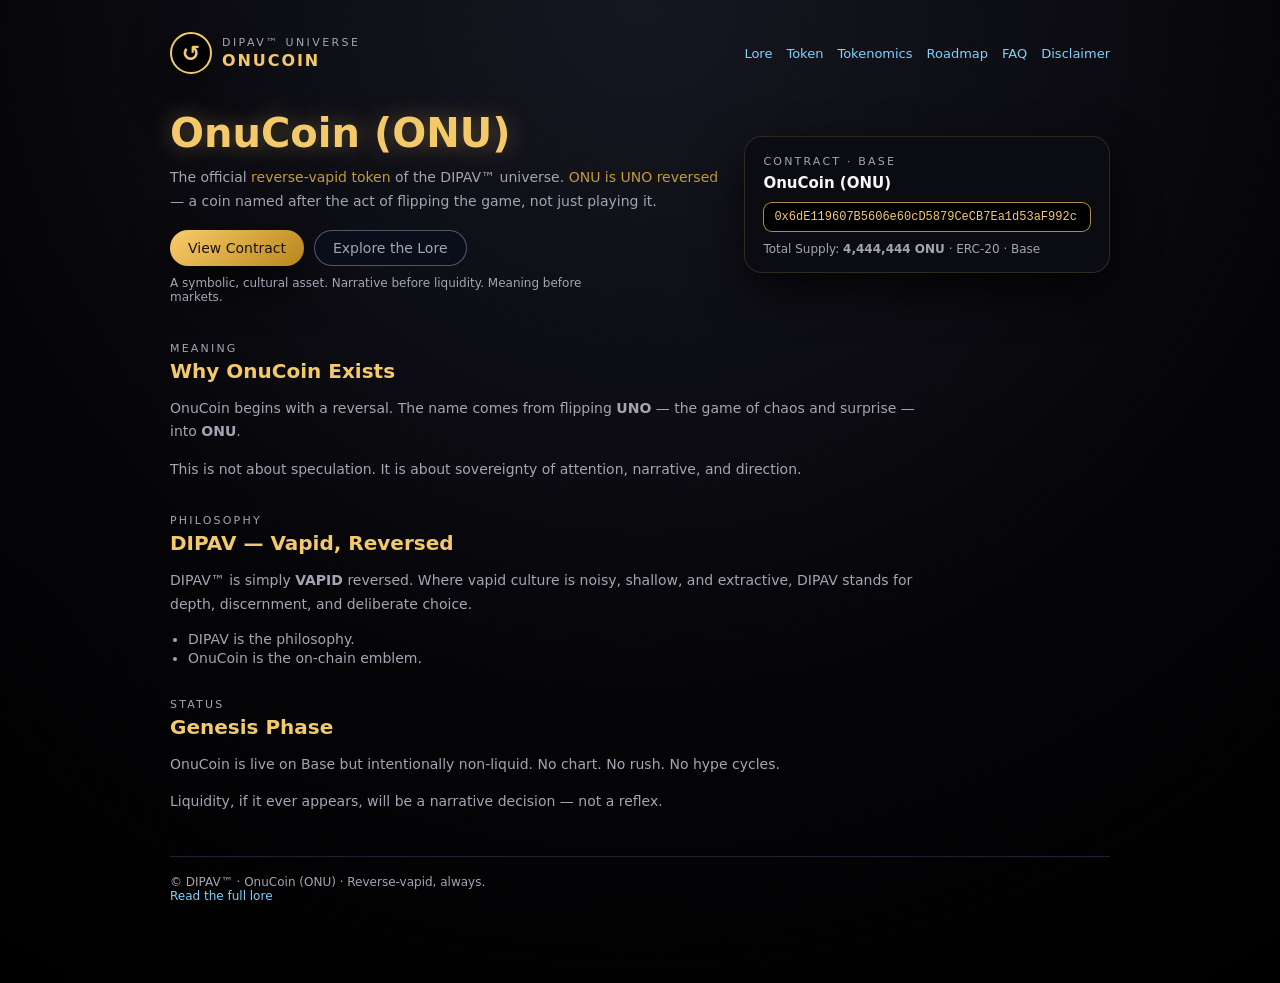
==== commit a53b9624: "Update index.html" ====
--- a/index.html
+++ b/index.html
@@ -2,7 +2,6 @@
 <html lang="en">
 <head>
   <meta charset="UTF-8" />
-  <meta http-equiv="X-UA-Compatible" content="IE=edge" />
   <meta name="viewport" content="width=device-width, initial-scale=1" />
 
   <title>OnuCoin (ONU) – The Reverse-Vapid Token of the DIPAV™ Universe</title>
@@ -11,50 +10,23 @@
     content="OnuCoin (ONU) – the reverse-vapid, prestige-meme token of the DIPAV™ universe. UNO reversed, VAPID reversed, Draw Four cosmology, and anti-vapid movement encoded on Base."
   />
 
-  <!-- Canonical -->
-  <link rel="canonical" href="https://onucoin.vercel.app/" />
-
-  <!-- Favicons / App -->
-  <link rel="icon" href="/assets/favicon.ico" />
-  <link rel="apple-touch-icon" href="/assets/apple-touch-icon.png" />
-  <link rel="manifest" href="/site.webmanifest" />
-
-  <!-- Open Graph -->
-  <meta property="og:type" content="website" />
-  <meta property="og:title" content="OnuCoin (ONU) – The Reverse-Vapid Token of the DIPAV™ Universe" />
-  <meta
-    property="og:description"
-    content="Reverse the game. Reverse the culture. Culture-first, narrative-first. On Base."
-  />
-  <meta property="og:url" content="https://onucoin.vercel.app/" />
-  <meta property="og:image" content="https://onucoin.vercel.app/assets/og.png" />
-  <meta property="og:site_name" content="OnuCoin (ONU)" />
-
-  <!-- Twitter -->
-  <meta name="twitter:card" content="summary_large_image" />
-  <meta name="twitter:title" content="OnuCoin (ONU) – The Reverse-Vapid Token of the DIPAV™ Universe" />
-  <meta
-    name="twitter:description"
-    content="Reverse the game. Reverse the culture. Culture-first, narrative-first. On Base."
-  />
-  <meta name="twitter:image" content="https://onucoin.vercel.app/assets/og.png" />
-
-  <!-- Styles -->
+  <!-- Global styles -->
   <link rel="stylesheet" href="/css/styles.css" />
 </head>
 
 <body>
   <div class="page">
+    <!-- HEADER -->
     <header>
       <div class="brand">
-        <div class="logo-pill" aria-hidden="true">↺</div>
+        <div class="logo-pill">↺</div>
         <div class="brand-text">
           <span>DIPAV™ UNIVERSE</span>
           <span>ONUCOIN</span>
         </div>
       </div>
 
-      <nav class="nav-link" aria-label="Primary">
+      <nav class="nav-link">
         <a href="/lore.html">Lore</a>
         <a href="/token.html">Token</a>
         <a href="/tokenomics.html">Tokenomics</a>
@@ -64,6 +36,7 @@
       </nav>
     </header>
 
+    <!-- MAIN -->
     <main>
       <!-- HERO -->
       <section class="hero">
@@ -72,7 +45,7 @@
 
           <div class="tagline">
             The official <strong>reverse-vapid token</strong> of the DIPAV™ universe.
-            <strong>“ONU” is UNO reversed</strong> — a coin named after the act of flipping the game, not just playing it.
+            <strong>ONU is UNO reversed</strong> — a coin named after the act of flipping the game, not just playing it.
           </div>
 
           <div class="hero-actions">
@@ -81,8 +54,7 @@
           </div>
 
           <div class="hero-footnote">
-            OnuCoin is a symbolic, cultural, artistic asset — beyond financials, beyond promises, beyond Moons.
-            It represents meaning, movement, and reversal. IYKYK.
+            A symbolic, cultural asset. Narrative before liquidity. Meaning before markets.
           </div>
         </div>
 
@@ -97,173 +69,62 @@
           </div>
 
           <div class="hero-card-meta">
-            Total Supply: <strong>4,444,444 ONU</strong> · Standard: ERC-20 · Network: Base
+            Total Supply: <strong>4,444,444 ONU</strong> · ERC-20 · Base
           </div>
         </aside>
       </section>
 
-      <!-- SECTION: Meaning -->
+      <!-- MEANING -->
       <section>
         <div class="section-label">Meaning</div>
-        <h2>Why “OnuCoin” Exists at All</h2>
+        <h2>Why OnuCoin Exists</h2>
 
         <p>
-          <strong>OnuCoin starts with a reversal.</strong>
-          The name comes from taking <strong>UNO</strong> — the game of chaotic turns and surprise reversals — and flipping it to <strong>ONU</strong>.
+          OnuCoin begins with a reversal. The name comes from flipping <strong>UNO</strong> —
+          the game of chaos and surprise — into <strong>ONU</strong>.
         </p>
 
         <p>
-          UNO is about disruption, unexpected direction changes, and the sheer satisfaction of disrupting someone else’s perfect little plan.
-          When you reverse UNO, you get the meta-move:
-        </p>
-
-        <ul>
-          <li>Not just playing the game, but standing above the rules.</li>
-          <li>Not just reacting to chaos, but choosing when the entire direction changes.</li>
-          <li>Not just surviving volatility, but deciding the moment momentum flips.</li>
-        </ul>
-
-        <p>
-          <strong>OnuCoin is that reversal turned into a token.</strong>
-          A signal for people who quietly decide: “No. It doesn’t go that way anymore.”
+          This is not about speculation. It is about sovereignty of attention, narrative,
+          and direction.
         </p>
       </section>
 
-      <!-- SECTION: DIPAV -->
+      <!-- PHILOSOPHY -->
       <section>
         <div class="section-label">Philosophy</div>
         <h2>DIPAV — Vapid, Reversed</h2>
 
         <p>
-          DIPAV™ is the larger movement. The word itself is simply <strong>VAPID reversed</strong>.
+          DIPAV™ is simply <strong>VAPID</strong> reversed.
+          Where vapid culture is noisy, shallow, and extractive,
+          DIPAV stands for depth, discernment, and deliberate choice.
+        </p>
+
+        <ul>
+          <li>DIPAV is the philosophy.</li>
+          <li>OnuCoin is the on-chain emblem.</li>
+        </ul>
+      </section>
+
+      <!-- STATUS -->
+      <section>
+        <div class="section-label">Status</div>
+        <h2>Genesis Phase</h2>
+
+        <p>
+          OnuCoin is live on Base but intentionally non-liquid.
+          No chart. No rush. No hype cycles.
         </p>
 
         <p>
-          Where <em>vapid</em> is shallow, noisy, performative, and exhausting,
-          <strong>DIPAV</strong> stands for depth, discernment, precision, and sovereignty of attention.
-        </p>
-
-        <p>The nesting is simple:</p>
-
-        <ul>
-          <li><strong>DIPAV</strong> is the philosophy — the anti-vapid doctrine.</li>
-          <li><strong>OnuCoin</strong> is the sigil — the on-chain symbol of that doctrine.</li>
-        </ul>
-
-        <p>
-          UNO → ONU: reverse the game.<br />
-          VAPID → DIPAV: reverse the culture.<br />
-          DIPAV is the worldview. OnuCoin is the emblem you carry.
-        </p>
-      </section>
-
-      <!-- SECTION: Draw Four -->
-      <section>
-        <div class="section-label">Cosmology</div>
-        <h2>The “Draw Four” Logic</h2>
-
-        <p>
-          In UNO, the <strong>Draw Four</strong> card doesn’t just tweak the game; it <em>reshapes the entire moment</em>.
-          It forces a reset, a re-evaluation, and a complete shift in advantage.
-        </p>
-
-        <p>In the DIPAV universe, <strong>Draw Four</strong> symbolizes:</p>
-
-        <ul>
-          <li>Pattern interruption.</li>
-          <li>Total narrative pivot.</li>
-          <li>The moment where everything changes at once.</li>
-          <li>The right to reverse direction without apology.</li>
-        </ul>
-
-        <p>
-          That’s why OnuCoin’s total supply is <strong>4,444,444 ONU</strong>.
-          The number isn’t aesthetic — it’s structural. Four encodes:
-        </p>
-
-        <ul>
-          <li>The four Anti-Vapid pillars.</li>
-          <li>The four phases of reversal.</li>
-          <li>The four steps of the Burn Out Like a King™ cycle.</li>
-          <li>The four cardinal directions of choice: stay, go, reverse, rewrite.</li>
-        </ul>
-      </section>
-
-      <!-- SECTION: Pillars -->
-      <section>
-        <div class="section-label">Pillars</div>
-        <h2>The Four Anti-Vapid Pillars</h2>
-
-        <div class="grid">
-          <div class="card">
-            <h3>1. Reverse Vapid</h3>
-            <p>
-              Reject noise as a default.
-              Edit, subtract, and place your attention where it actually matters.
-              Silence is not absence — it’s strategy.
-            </p>
-          </div>
-
-          <div class="card">
-            <h3>2. Draw Four</h3>
-            <p>
-              The right to pivot your life, work, or relationships without justification.
-              Reversal is not failure — it’s sovereignty.
-            </p>
-          </div>
-
-          <div class="card">
-            <h3>3. Burn Out Like a King™</h3>
-            <p>
-              If you’re going to collapse, collapse in gold.
-              Burnout becomes a coronation, not a curse — a story you own, not a secret you hide.
-            </p>
-          </div>
-        </div>
-
-        <div class="card" style="margin-top:14px;">
-          <h3>4. Proof of Legendary™</h3>
-          <p>
-            In vapid culture, status is measured by output and noise.
-            In DIPAV, it’s measured by narrative: the elegance of your exits, pivots, reversals, and the clarity of your story.
-          </p>
-        </div>
-      </section>
-
-      <!-- SECTION: Status -->
-      <section>
-        <div class="section-label">Status</div>
-        <h2>Genesis Phase · Anti-Vapid by Design</h2>
-
-        <p>
-          OnuCoin is live on Base, structured, and sovereign — but intentionally <strong>non-liquid</strong>.
-          No liquidity pool. No chart. No rush.
-        </p>
-
-        <p>
-          DIPAV refuses to sprint for speculation.
-          Narrative comes before markets.
-          Culture comes before trading.
-        </p>
-
-        <p>
-          Liquidity, if and when it appears, will be a <strong>story beat</strong>, not a panic button.
-        </p>
-      </section>
-
-      <!-- SECTION: Links -->
-      <section>
-        <div class="section-label">Links</div>
-        <h2>Explore Further</h2>
-
-        <p>
-          • Main site: <a href="https://onucoin.vercel.app/" rel="noopener">https://onucoin.vercel.app/</a><br />
-          • Lore page: <a href="/lore.html">OnuCoin Lore & DIPAV Cosmology</a><br />
-          • Contract (Base): <span class="mono">0x6dE119607B5606e60cD5879CeCB7Ea1d53aF992c</span>
+          Liquidity, if it ever appears, will be a narrative decision —
+          not a reflex.
         </p>
       </section>
     </main>
 
+    <!-- FOOTER -->
     <footer>
       © <span id="year"></span> DIPAV™ · OnuCoin (ONU) · Reverse-vapid, always.
       <br />
@@ -271,6 +132,7 @@
     </footer>
   </div>
 
+  <!-- Scripts -->
   <script src="/js/main.js" defer></script>
 </body>
 </html>
--- a/css/styles.css
+++ b/css/styles.css
@@ -0,0 +1,338 @@
+:root {
+  --bg: #050508;
+  --bg-soft: #0b0b12;
+  --gold: #f3c96a;
+  --gold-soft: #c39b3d;
+  --text: #f7f7f7;
+  --muted: #a5a5b2;
+  --accent: #7dd3fc;
+  --border-soft: 1px solid rgba(243, 201, 106, 0.16);
+  --radius-lg: 18px;
+  --radius-pill: 999px;
+  --shadow-soft: 0 18px 45px rgba(0, 0, 0, 0.7);
+}
+
+* {
+  box-sizing: border-box;
+}
+
+body {
+  margin: 0;
+  font-family: system-ui, -apple-system, BlinkMacSystemFont, "Segoe UI",
+    Inter, sans-serif;
+  background: radial-gradient(circle at top, #171722, #050508 60%, #000 100%);
+  color: var(--text);
+  -webkit-font-smoothing: antialiased;
+}
+
+a {
+  color: inherit;
+  text-decoration: none;
+}
+
+a:hover {
+  text-decoration: underline;
+}
+
+.page {
+  max-width: 980px;
+  margin: 0 auto;
+  padding: 32px 20px 80px;
+}
+
+/* Header */
+
+header {
+  display: flex;
+  justify-content: space-between;
+  align-items: center;
+  gap: 12px;
+  margin-bottom: 28px;
+}
+
+.brand {
+  display: flex;
+  align-items: center;
+  gap: 10px;
+}
+
+.logo-pill {
+  width: 42px;
+  height: 42px;
+  border-radius: 50%;
+  background: #000;
+  border: 2px solid var(--gold);
+  display: flex;
+  align-items: center;
+  justify-content: center;
+  font-size: 22px;
+  font-weight: 800;
+  color: var(--gold);
+  box-shadow: var(--shadow-soft);
+}
+
+.brand-text {
+  display: flex;
+  flex-direction: column;
+  gap: 2px;
+}
+
+.brand-text span:first-child {
+  font-size: 11px;
+  text-transform: uppercase;
+  letter-spacing: 0.22em;
+  color: var(--muted);
+}
+
+.brand-text span:last-child {
+  font-size: 16px;
+  font-weight: 600;
+  letter-spacing: 0.12em;
+  text-transform: uppercase;
+  color: var(--gold);
+}
+
+/* Navigation */
+
+.nav-link {
+  display: flex;
+  gap: 14px;
+  align-items: center;
+  font-size: 13px;
+  color: var(--muted);
+  flex-wrap: wrap;
+}
+
+.nav-link a {
+  color: var(--accent);
+  font-weight: 500;
+}
+
+.nav-link a:hover {
+  text-decoration: underline;
+}
+
+/* Hero */
+
+.hero {
+  display: grid;
+  grid-template-columns: minmax(0, 1.5fr) minmax(0, 1fr);
+  gap: 26px;
+  align-items: center;
+  margin-bottom: 38px;
+}
+
+@media (max-width: 840px) {
+  .hero {
+    grid-template-columns: 1fr;
+  }
+}
+
+.hero-main h1 {
+  font-size: clamp(30px, 5vw, 40px);
+  margin: 4px 0 10px;
+  color: var(--gold);
+  text-shadow: 0 0 22px rgba(243, 201, 106, 0.35);
+}
+
+.hero-main .tagline {
+  font-size: 14px;
+  color: var(--muted);
+  max-width: 560px;
+  line-height: 1.7;
+}
+
+.hero-main .tagline strong {
+  color: var(--gold-soft);
+  font-weight: 500;
+}
+
+.hero-actions {
+  margin-top: 16px;
+  display: flex;
+  flex-wrap: wrap;
+  gap: 10px;
+}
+
+/* Buttons */
+
+.btn {
+  padding: 9px 18px;
+  border-radius: var(--radius-pill);
+  font-size: 14px;
+  font-weight: 500;
+  display: inline-flex;
+  align-items: center;
+  justify-content: center;
+  border: none;
+  cursor: pointer;
+  transition: 0.14s ease;
+  white-space: nowrap;
+}
+
+.btn-primary {
+  background: linear-gradient(135deg, #facc6b, #b8861b);
+  color: #1a1306;
+  box-shadow: var(--shadow-soft);
+}
+
+.btn-primary:hover {
+  transform: translateY(-1px);
+  box-shadow: 0 20px 40px rgba(0, 0, 0, 0.85);
+}
+
+.btn-ghost {
+  background: rgba(11, 15, 28, 0.9);
+  border: 1px solid rgba(148, 163, 184, 0.5);
+  color: var(--muted);
+}
+
+.btn-ghost:hover {
+  border-color: rgba(243, 201, 106, 0.6);
+  background: rgba(15, 23, 42, 0.95);
+}
+
+.hero-footnote {
+  margin-top: 10px;
+  font-size: 12px;
+  color: var(--muted);
+  max-width: 460px;
+}
+
+/* Hero Card */
+
+.hero-card {
+  background: var(--bg-soft);
+  border-radius: var(--radius-lg);
+  padding: 18px 18px 16px;
+  border: var(--border-soft);
+  box-shadow: var(--shadow-soft);
+  font-size: 13px;
+}
+
+.hero-card-label {
+  font-size: 11px;
+  text-transform: uppercase;
+  letter-spacing: 0.2em;
+  color: var(--muted);
+  margin-bottom: 6px;
+}
+
+.hero-card-title {
+  font-size: 15px;
+  font-weight: 600;
+  margin-bottom: 4px;
+}
+
+.hero-card-body {
+  margin-top: 10px;
+}
+
+.addr {
+  font-family: ui-monospace, SFMono-Regular, Menlo, Monaco, Consolas,
+    "Liberation Mono", "Courier New", monospace;
+  font-size: 12px;
+  background: #000;
+  border-radius: 9px;
+  padding: 7px 10px;
+  border: 1px solid rgba(243, 201, 106, 0.7);
+  word-break: break-all;
+  color: var(--gold);
+}
+
+.hero-card-meta {
+  margin-top: 10px;
+  color: var(--muted);
+  font-size: 12px;
+}
+
+/* Sections */
+
+section {
+  margin-top: 32px;
+}
+
+.section-label {
+  font-size: 11px;
+  text-transform: uppercase;
+  letter-spacing: 0.2em;
+  color: var(--muted);
+  margin-bottom: 4px;
+}
+
+h2 {
+  font-size: 20px;
+  margin: 4px 0 8px;
+  color: var(--gold);
+}
+
+p {
+  font-size: 14px;
+  line-height: 1.7;
+  color: var(--muted);
+  max-width: 760px;
+}
+
+ul {
+  padding-left: 18px;
+  margin: 6px 0 10px;
+}
+
+li {
+  font-size: 14px;
+  color: var(--muted);
+  margin-bottom: 3px;
+}
+
+/* Cards / Grid */
+
+.grid {
+  display: grid;
+  grid-template-columns: repeat(3, minmax(0, 1fr));
+  gap: 16px;
+  margin-top: 14px;
+}
+
+@media (max-width: 880px) {
+  .grid {
+    grid-template-columns: 1fr;
+  }
+}
+
+.card {
+  background: #050712;
+  border-radius: var(--radius-lg);
+  border: 1px solid rgba(31, 41, 55, 0.9);
+  padding: 14px 14px 16px;
+  box-shadow: 0 14px 35px rgba(0, 0, 0, 0.75);
+}
+
+.card h3 {
+  font-size: 15px;
+  margin: 4px 0 4px;
+  color: var(--gold-soft);
+}
+
+.card p {
+  font-size: 13px;
+  margin: 0;
+}
+
+.mono {
+  font-family: ui-monospace, SFMono-Regular, Menlo, Monaco, Consolas,
+    "Liberation Mono", "Courier New", monospace;
+}
+
+/* Footer */
+
+footer {
+  margin-top: 42px;
+  padding-top: 18px;
+  border-top: 1px solid rgba(31, 41, 55, 0.9);
+  font-size: 12px;
+  color: var(--muted);
+}
+
+footer a {
+  color: var(--accent);
+}
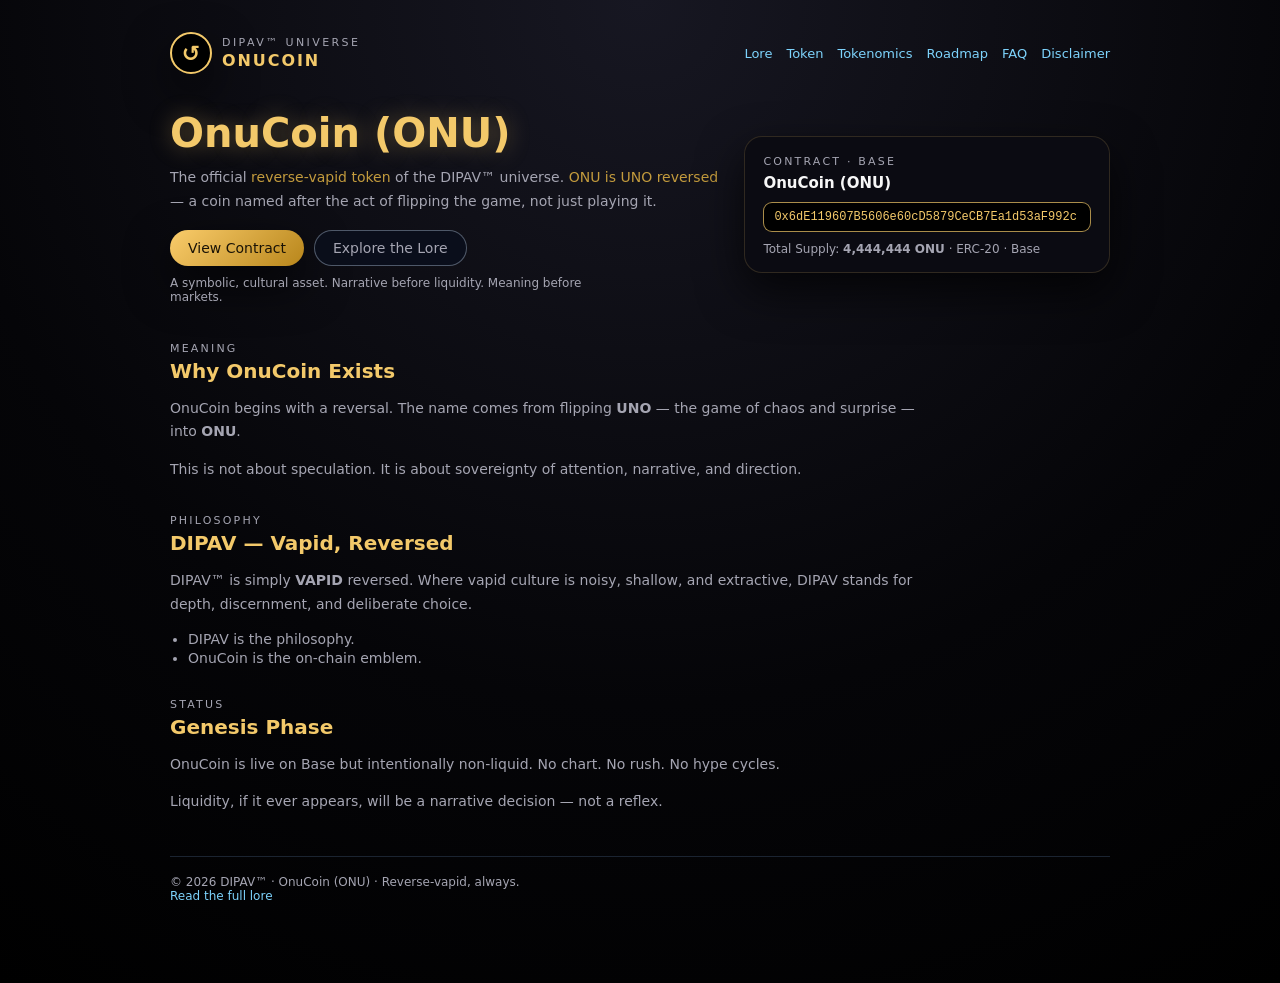
==== commit b78eff1b: "Update index.html" ====
--- a/index.html
+++ b/index.html
@@ -12,6 +12,7 @@
 
   <!-- Global styles -->
   <link rel="stylesheet" href="/css/styles.css" />
+  <link rel="icon" href="/assets/favicon.ico" />
 </head>
 
 <body>
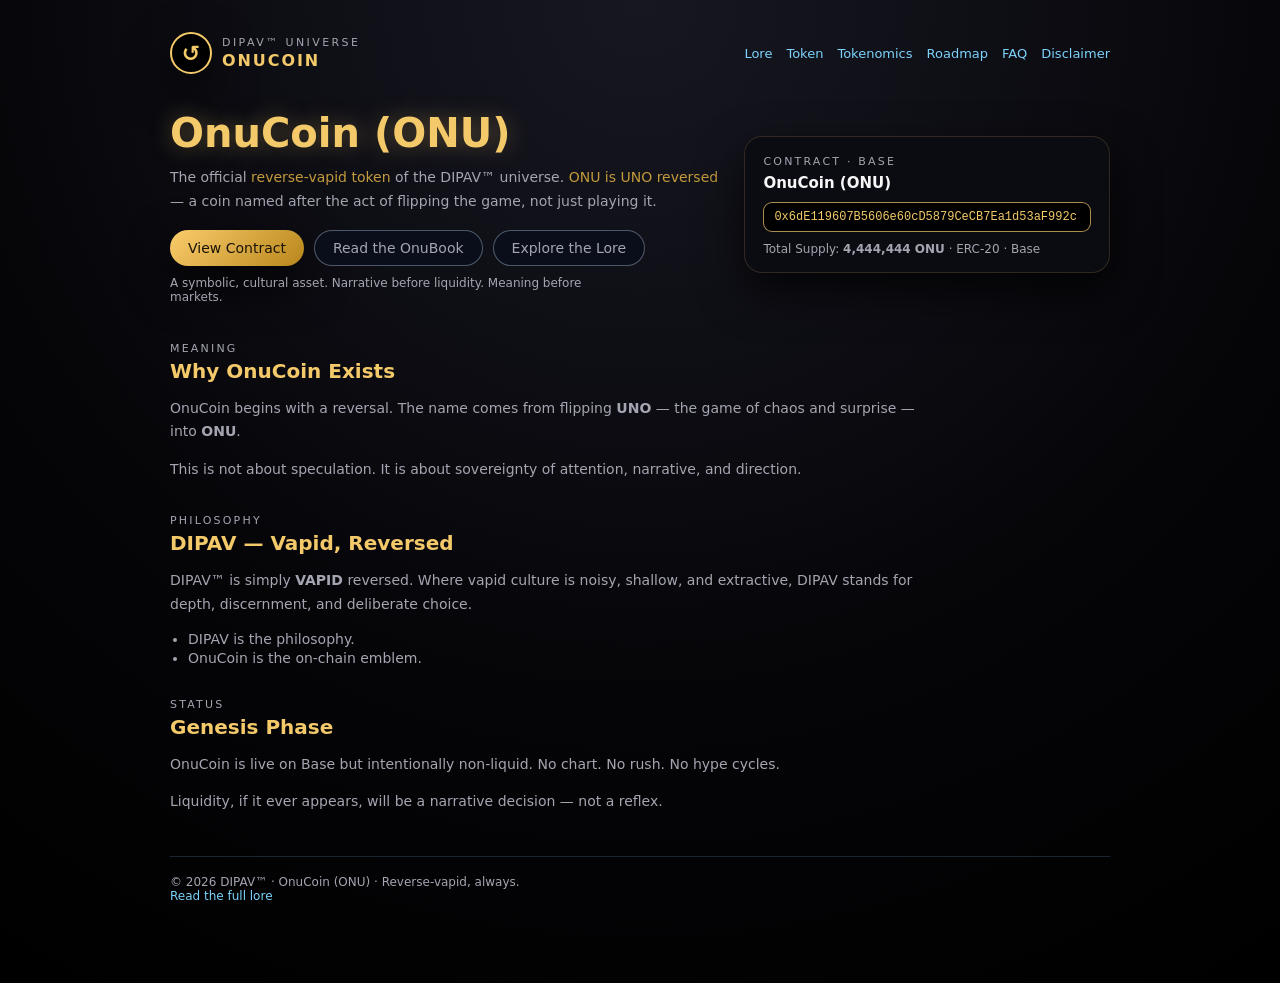
==== commit 9ea6f84a: "Update index.html on onubook" ====
--- a/index.html
+++ b/index.html
@@ -50,9 +50,10 @@
           </div>
 
           <div class="hero-actions">
-            <a href="#contract" class="btn btn-primary">View Contract</a>
-            <a href="/lore.html" class="btn btn-ghost">Explore the Lore</a>
-          </div>
+  <a href="#contract" class="btn btn-primary">View Contract</a>
+  <a href="/docs/onubook.html" class="btn btn-ghost">Read the OnuBook</a>
+  <a href="/lore.html" class="btn btn-ghost">Explore the Lore</a>
+</div>
 
           <div class="hero-footnote">
             A symbolic, cultural asset. Narrative before liquidity. Meaning before markets.
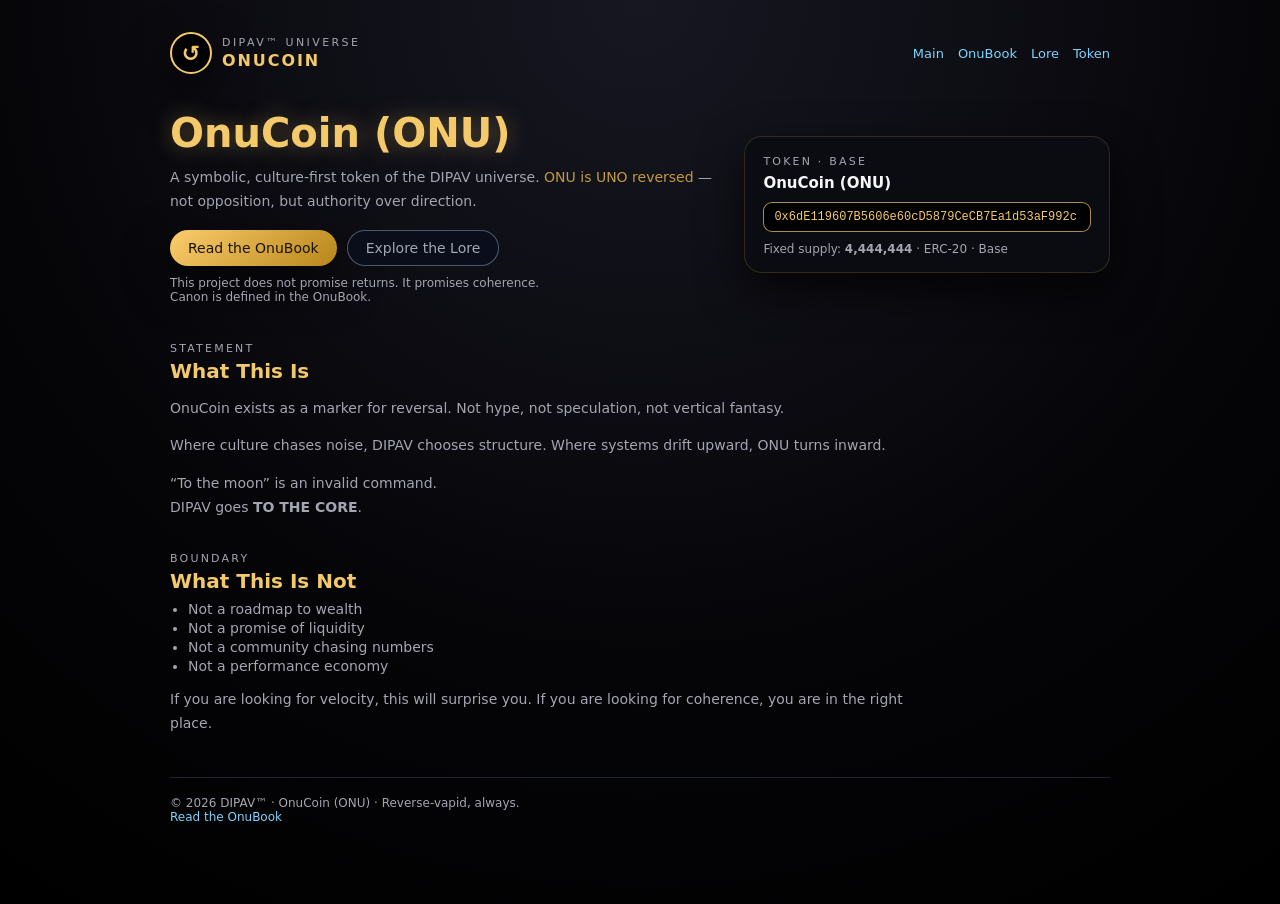
==== commit c479d758: "Update index.html v2" ====
--- a/index.html
+++ b/index.html
@@ -4,15 +4,14 @@
   <meta charset="UTF-8" />
   <meta name="viewport" content="width=device-width, initial-scale=1" />
 
-  <title>OnuCoin (ONU) – The Reverse-Vapid Token of the DIPAV™ Universe</title>
+  <title>OnuCoin (ONU) · Reverse the Game · DIPAV</title>
   <meta
     name="description"
-    content="OnuCoin (ONU) – the reverse-vapid, prestige-meme token of the DIPAV™ universe. UNO reversed, VAPID reversed, Draw Four cosmology, and anti-vapid movement encoded on Base."
+    content="OnuCoin (ONU) is a symbolic, culture-first token of the DIPAV universe. Reverse the game. Go to the core."
   />
 
-  <!-- Global styles -->
+  <link rel="icon" href="/assets/favicon.ico" />
   <link rel="stylesheet" href="/css/styles.css" />
-  <link rel="icon" href="/assets/favicon.ico" />
 </head>
 
 <body>
@@ -27,17 +26,14 @@
         </div>
       </div>
 
-      <nav class="nav-link">
+      <nav class="nav-link" aria-label="Primary">
+        <a href="/index.html">Main</a>
+        <a href="/docs/onubook.html">OnuBook</a>
         <a href="/lore.html">Lore</a>
         <a href="/token.html">Token</a>
-        <a href="/tokenomics.html">Tokenomics</a>
-        <a href="/roadmap.html">Roadmap</a>
-        <a href="/faq.html">FAQ</a>
-        <a href="/disclaimer.html">Disclaimer</a>
       </nav>
     </header>
 
-    <!-- MAIN -->
     <main>
       <!-- HERO -->
       <section class="hero">
@@ -45,23 +41,25 @@
           <h1>OnuCoin (ONU)</h1>
 
           <div class="tagline">
-            The official <strong>reverse-vapid token</strong> of the DIPAV™ universe.
-            <strong>ONU is UNO reversed</strong> — a coin named after the act of flipping the game, not just playing it.
+            A symbolic, culture-first token of the DIPAV universe.
+            <strong>ONU is UNO reversed</strong> — not opposition, but authority over direction.
           </div>
 
           <div class="hero-actions">
-  <a href="#contract" class="btn btn-primary">View Contract</a>
-  <a href="/docs/onubook.html" class="btn btn-ghost">Read the OnuBook</a>
-  <a href="/lore.html" class="btn btn-ghost">Explore the Lore</a>
-</div>
+            <a href="/docs/onubook.html" class="btn btn-primary">Read the OnuBook</a>
+            <a href="/lore.html" class="btn btn-ghost">Explore the Lore</a>
+          </div>
 
           <div class="hero-footnote">
-            A symbolic, cultural asset. Narrative before liquidity. Meaning before markets.
+            This project does not promise returns.
+            It promises coherence.
+            <br />
+            Canon is defined in the <a href="/docs/onubook.html">OnuBook</a>.
           </div>
         </div>
 
-        <aside class="hero-card" id="contract">
-          <div class="hero-card-label">Contract · Base</div>
+        <aside class="hero-card">
+          <div class="hero-card-label">Token · Base</div>
           <div class="hero-card-title">OnuCoin (ONU)</div>
 
           <div class="hero-card-body">
@@ -71,70 +69,58 @@
           </div>
 
           <div class="hero-card-meta">
-            Total Supply: <strong>4,444,444 ONU</strong> · ERC-20 · Base
+            Fixed supply: <strong>4,444,444</strong> · ERC-20 · Base
           </div>
         </aside>
       </section>
 
-      <!-- MEANING -->
+      <!-- STATEMENT -->
       <section>
-        <div class="section-label">Meaning</div>
-        <h2>Why OnuCoin Exists</h2>
+        <div class="section-label">Statement</div>
+        <h2>What This Is</h2>
 
         <p>
-          OnuCoin begins with a reversal. The name comes from flipping <strong>UNO</strong> —
-          the game of chaos and surprise — into <strong>ONU</strong>.
+          OnuCoin exists as a marker for reversal.
+          Not hype, not speculation, not vertical fantasy.
         </p>
 
         <p>
-          This is not about speculation. It is about sovereignty of attention, narrative,
-          and direction.
+          Where culture chases noise, DIPAV chooses structure.
+          Where systems drift upward, ONU turns inward.
+        </p>
+
+        <p class="quote">
+          “To the moon” is an invalid command.<br />
+          DIPAV goes <strong>TO THE CORE</strong>.
         </p>
       </section>
 
-      <!-- PHILOSOPHY -->
+      <!-- BOUNDARY -->
       <section>
-        <div class="section-label">Philosophy</div>
-        <h2>DIPAV — Vapid, Reversed</h2>
+        <div class="section-label">Boundary</div>
+        <h2>What This Is Not</h2>
+
+        <ul>
+          <li>Not a roadmap to wealth</li>
+          <li>Not a promise of liquidity</li>
+          <li>Not a community chasing numbers</li>
+          <li>Not a performance economy</li>
+        </ul>
 
         <p>
-          DIPAV™ is simply <strong>VAPID</strong> reversed.
-          Where vapid culture is noisy, shallow, and extractive,
-          DIPAV stands for depth, discernment, and deliberate choice.
-        </p>
-
-        <ul>
-          <li>DIPAV is the philosophy.</li>
-          <li>OnuCoin is the on-chain emblem.</li>
-        </ul>
-      </section>
-
-      <!-- STATUS -->
-      <section>
-        <div class="section-label">Status</div>
-        <h2>Genesis Phase</h2>
-
-        <p>
-          OnuCoin is live on Base but intentionally non-liquid.
-          No chart. No rush. No hype cycles.
-        </p>
-
-        <p>
-          Liquidity, if it ever appears, will be a narrative decision —
-          not a reflex.
+          If you are looking for velocity, this will surprise you.
+          If you are looking for coherence, you are in the right place.
         </p>
       </section>
     </main>
 
-    <!-- FOOTER -->
     <footer>
       © <span id="year"></span> DIPAV™ · OnuCoin (ONU) · Reverse-vapid, always.
       <br />
-      <a href="/lore.html">Read the full lore</a>
+      <a href="/docs/onubook.html">Read the OnuBook</a>
     </footer>
   </div>
 
-  <!-- Scripts -->
   <script src="/js/main.js" defer></script>
 </body>
 </html>
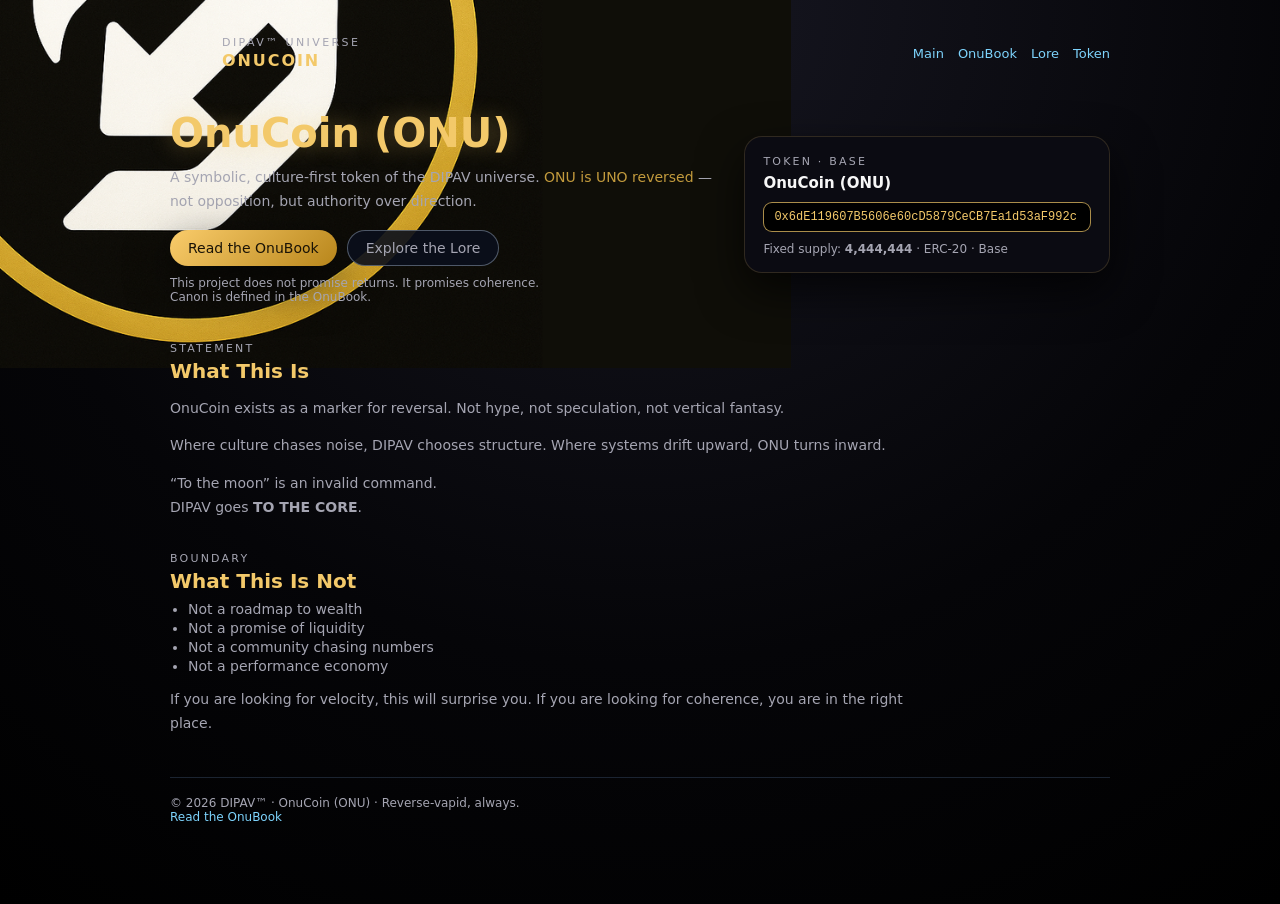
==== commit dbf507e8: "Update index.html sigil" ====
--- a/index.html
+++ b/index.html
@@ -19,7 +19,9 @@
     <!-- HEADER -->
     <header>
       <div class="brand">
-        <div class="logo-pill">↺</div>
+<div class="logo-pill">
+  <img src="/assets/og.png" alt="Onu sigil" />
+</div>
         <div class="brand-text">
           <span>DIPAV™ UNIVERSE</span>
           <span>ONUCOIN</span>
